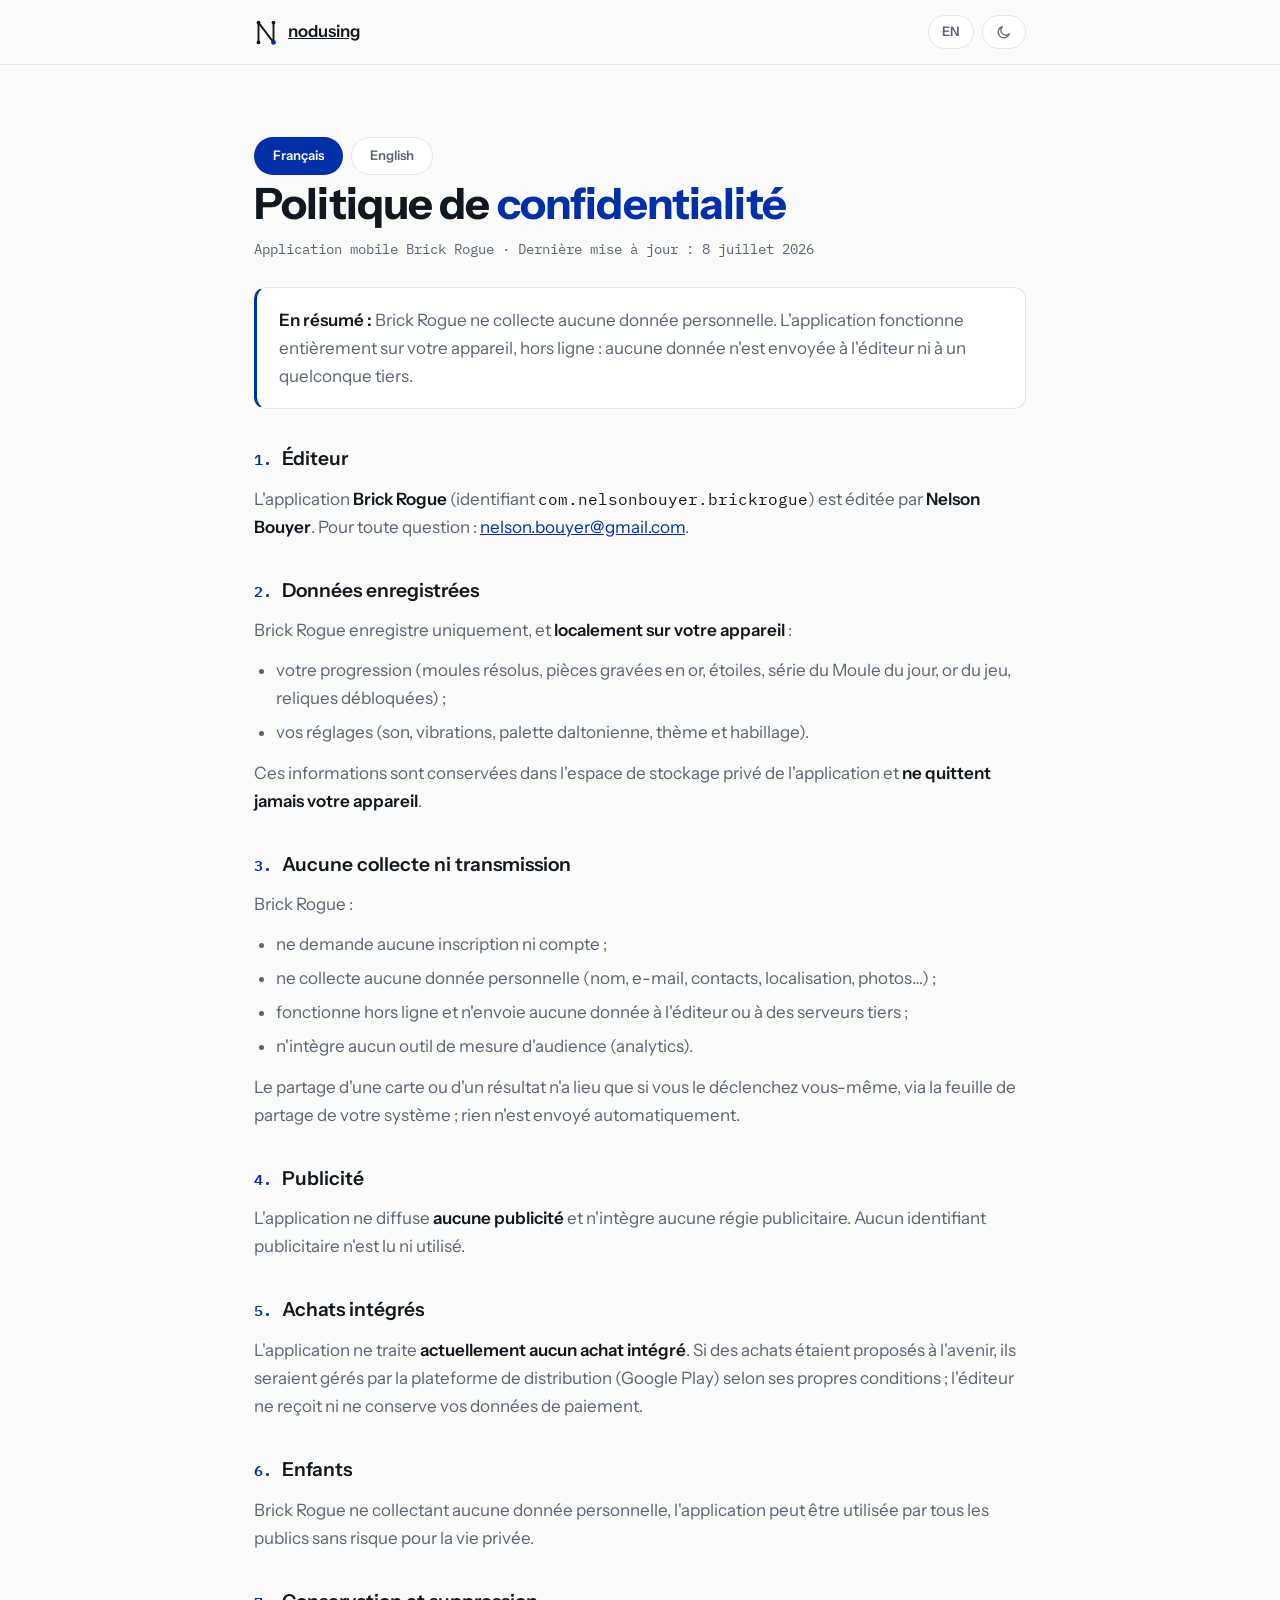
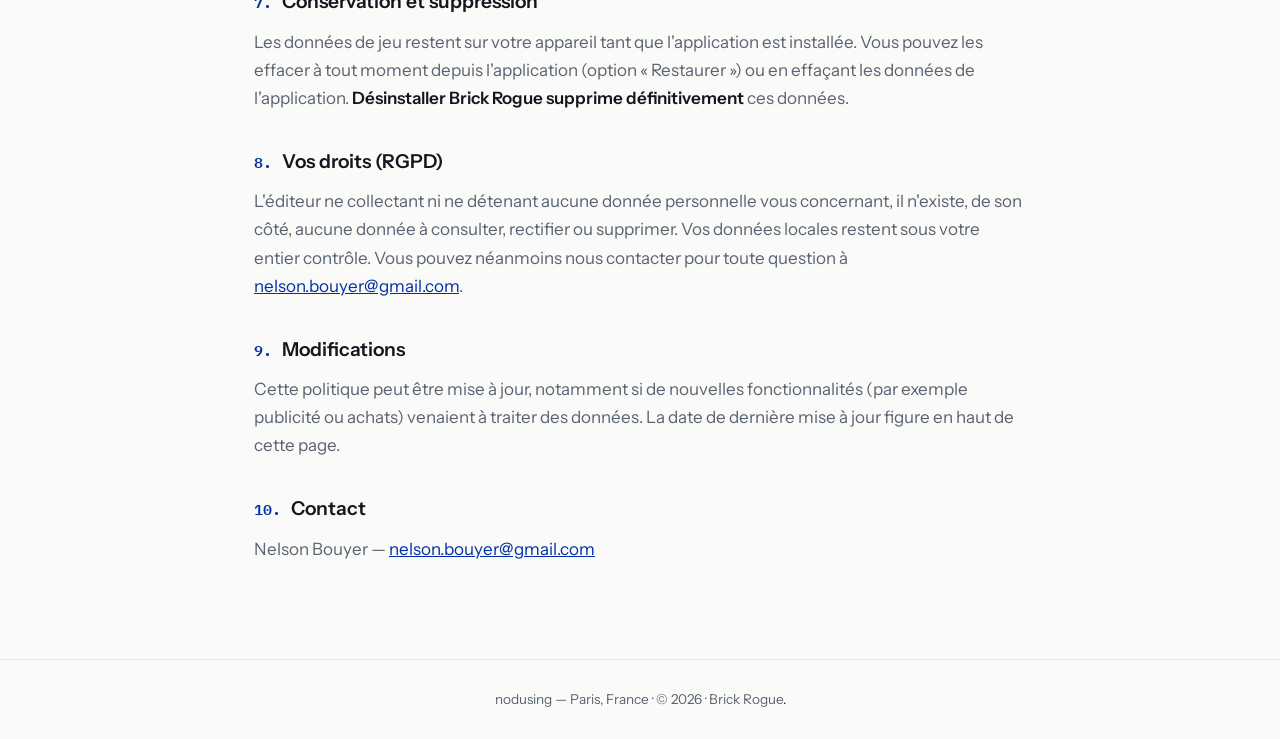
==== brickrogue-confidentialite.html @ 3a64431a "Ajoute la politique de confidentialite de Brick Rogue Page /brickrogue-confidentialite.html au style" ====
<!DOCTYPE html>
<html lang="fr" data-lang="fr" data-theme="light">
<head>
  <meta charset="UTF-8">
  <meta name="viewport" content="width=device-width, initial-scale=1.0">
  <title>Brick Rogue — Politique de confidentialité</title>
  <meta name="description" content="Politique de confidentialité de l'application mobile Brick Rogue.">
  <meta name="robots" content="index, follow">
  <link rel="icon" type="image/svg+xml" href="data:image/svg+xml,%3Csvg xmlns='http://www.w3.org/2000/svg' viewBox='0 0 64 64'%3E%3Crect width='64' height='64' rx='14' fill='%230B1220'/%3E%3Cpath d='M20 47 V17 L44 47 V17' fill='none' stroke='%23F5F7FA' stroke-width='5' stroke-linecap='round' stroke-linejoin='round'/%3E%3Ccircle cx='20' cy='17' r='4.5' fill='%23F5F7FA'/%3E%3Ccircle cx='20' cy='47' r='4.5' fill='%23F5F7FA'/%3E%3Ccircle cx='44' cy='17' r='4.5' fill='%23F5F7FA'/%3E%3Ccircle cx='44' cy='47' r='6' fill='%235B7CFF'/%3E%3C/svg%3E">
  <link rel="preconnect" href="https://fonts.googleapis.com">
  <link rel="preconnect" href="https://fonts.gstatic.com" crossorigin>
  <link href="https://fonts.googleapis.com/css2?family=Instrument+Sans:wght@400;500;600;700&family=IBM+Plex+Mono:wght@400;500&display=swap" rel="stylesheet">
  <script>try{document.documentElement.dataset.theme=localStorage.getItem('theme')||'light'}catch(e){}</script>
  <style>
    :root {
      --bg: #FAFAF8; --surface: #FFFFFF; --fg: #12161D; --grey: #5A6372;
      --accent: #002FA7; --accent-light: #5B7CFF; --hairline: #E3E6EB;
      --font-body: "Instrument Sans", "Helvetica Neue", system-ui, sans-serif;
      --font-mono: "IBM Plex Mono", ui-monospace, monospace;
    }
    [data-theme="dark"] {
      --bg: #0B1220; --surface: #12161D; --fg: #F5F7FA; --grey: #8E97A8;
      --accent: #5B7CFF; --accent-light: #8FA6FF; --hairline: rgba(245,247,250,0.1);
    }
    *, *::before, *::after { box-sizing: border-box; margin: 0; padding: 0; }
    html { scroll-behavior: smooth; }
    body {
      background: var(--bg); color: var(--fg); font-family: var(--font-body);
      font-size: 1.0625rem; line-height: 1.65; -webkit-font-smoothing: antialiased;
      transition: background-color .35s, color .35s;
    }
    .container { max-width: 820px; margin: 0 auto; padding: 0 24px; }

    header {
      position: sticky; top: 0; z-index: 100;
      background: var(--bg); border-bottom: 1px solid var(--hairline);
    }
    nav {
      display: flex; align-items: center; justify-content: space-between;
      height: 64px; max-width: 820px; margin: 0 auto; padding: 0 24px; gap: 16px;
    }
    .brand { display: flex; align-items: center; gap: 10px; color: var(--fg);
             font-weight: 600; font-size: 1.05rem; }
    .brand svg { width: 24px; height: 29px; }
    .brand .mono-stroke { stroke: var(--fg); }
    .brand .mono-node { fill: var(--fg); }
    .brand .mono-accent { fill: var(--accent); }
    .controls { display: flex; align-items: center; gap: 8px; }
    .ctrl-btn {
      font: inherit; font-size: .82rem; font-weight: 600; color: var(--grey);
      background: var(--surface); border: 1px solid var(--hairline);
      border-radius: 999px; height: 34px; min-width: 40px; padding: 0 13px;
      display: inline-flex; align-items: center; justify-content: center; gap: 6px;
      cursor: pointer; transition: color .2s, border-color .2s;
    }
    .ctrl-btn:hover { color: var(--fg); border-color: var(--accent); }
    .ctrl-btn svg { width: 16px; height: 16px; }
    [data-theme="dark"] .icon-moon { display: none; }
    [data-theme="light"] .icon-sun { display: none; }

    main { padding: 52px 0 40px; }
    h1 { font-size: clamp(2rem, 5vw, 2.7rem); font-weight: 700; line-height: 1.15;
         letter-spacing: -.02em; }
    h1 .accent { color: var(--accent); }
    .meta { color: var(--grey); font-size: .85rem; margin-top: 10px;
            font-family: var(--font-mono); }
    .lead {
      background: var(--surface); border: 1px solid var(--hairline);
      border-left: 3px solid var(--accent); border-radius: 12px;
      padding: 18px 22px; margin: 26px 0 8px;
    }
    .lead strong { color: var(--fg); }
    h2 { font-size: 1.2rem; font-weight: 600; margin: 34px 0 10px; }
    h2 .num { color: var(--accent); font-family: var(--font-mono);
              margin-right: 10px; font-size: .95rem; }
    p { color: var(--grey); margin-bottom: 12px; }
    p strong { color: var(--fg); font-weight: 600; }
    em { color: var(--fg); font-style: normal; font-family: var(--font-mono);
         font-size: .95em; }
    a { color: var(--accent); }
    a:hover { text-decoration: underline; }
    ul { color: var(--grey); margin: 0 0 12px 22px; }
    li { margin-bottom: 6px; }

    .lang-toggle { display: flex; gap: 8px; margin: 20px 0 4px; }
    .lang-toggle button {
      font: inherit; font-size: .82rem; font-weight: 600; color: var(--grey);
      background: var(--surface); border: 1px solid var(--hairline);
      border-radius: 999px; padding: 7px 18px; cursor: pointer; transition: all .15s;
    }
    .lang-toggle button:hover { color: var(--fg); }
    .lang-toggle button.active { color: #fff; background: var(--accent);
                                 border-color: transparent; }
    html[data-lang="fr"] [lang="en"] { display: none; }
    html[data-lang="en"] [lang="fr"] { display: none; }

    footer { padding: 28px 0; text-align: center; color: var(--grey);
             font-size: .85rem; border-top: 1px solid var(--hairline); margin-top: 44px; }
    footer .pt { color: var(--accent); }
    @media (max-width: 520px) { .brand span { display: none; } }
  </style>
</head>
<body>

  <header>
    <nav>
      <a href="index.html" class="brand" aria-label="nodusing — Accueil">
        <svg viewBox="0 0 140 170" aria-hidden="true">
          <path class="mono-stroke" d="M26 143 V27 L114 143 V27" fill="none"
                stroke-width="11" stroke-linecap="round" stroke-linejoin="round"/>
          <circle class="mono-node" cx="26" cy="143" r="11"/>
          <circle class="mono-node" cx="26" cy="27" r="11"/>
          <circle class="mono-accent" cx="114" cy="143" r="14"/>
          <circle class="mono-node" cx="114" cy="27" r="11"/>
        </svg>
        <span>nodusing</span>
      </a>
      <div class="controls">
        <button id="langToggle" class="ctrl-btn" type="button" aria-label="Switch to English">EN</button>
        <button id="themeToggle" class="ctrl-btn" type="button" aria-label="Basculer le thème">
          <svg class="icon-moon" viewBox="0 0 24 24" fill="none" stroke="currentColor" stroke-width="1.8" stroke-linecap="round" stroke-linejoin="round" aria-hidden="true"><path d="M20 14.5 A8.5 8.5 0 1 1 9.5 4 A7 7 0 0 0 20 14.5 Z"/></svg>
          <svg class="icon-sun" viewBox="0 0 24 24" fill="none" stroke="currentColor" stroke-width="1.8" stroke-linecap="round" aria-hidden="true"><circle cx="12" cy="12" r="4"/><path d="M12 2v2M12 20v2M4.9 4.9l1.4 1.4M17.7 17.7l1.4 1.4M2 12h2M20 12h2M4.9 19.1l1.4-1.4M17.7 6.3l1.4-1.4"/></svg>
        </button>
      </div>
    </nav>
  </header>

  <main>
    <div class="container">

      <div class="lang-toggle" role="group" aria-label="Langue / Language">
        <button type="button" data-lang="fr" class="active">Français</button>
        <button type="button" data-lang="en">English</button>
      </div>

      <!-- ============ FRANÇAIS ============ -->
      <div lang="fr">
        <h1>Politique de <span class="accent">confidentialité</span></h1>
        <p class="meta">Application mobile Brick Rogue · Dernière mise à jour : 8 juillet 2026</p>

        <p class="lead">
          <strong>En résumé :</strong> Brick Rogue ne collecte aucune donnée personnelle.
          L'application fonctionne entièrement sur votre appareil, hors ligne : aucune
          donnée n'est envoyée à l'éditeur ni à un quelconque tiers.
        </p>

        <h2><span class="num">1.</span>Éditeur</h2>
        <p>
          L'application <strong>Brick Rogue</strong> (identifiant
          <em>com.nelsonbouyer.brickrogue</em>) est éditée par <strong>Nelson Bouyer</strong>.
          Pour toute question : <a href="mailto:nelson.bouyer@gmail.com">nelson.bouyer@gmail.com</a>.
        </p>

        <h2><span class="num">2.</span>Données enregistrées</h2>
        <p>Brick Rogue enregistre uniquement, et <strong>localement sur votre appareil</strong> :</p>
        <ul>
          <li>votre progression (moules résolus, pièces gravées en or, étoiles, série
            du Moule du jour, or du jeu, reliques débloquées) ;</li>
          <li>vos réglages (son, vibrations, palette daltonienne, thème et habillage).</li>
        </ul>
        <p>
          Ces informations sont conservées dans l'espace de stockage privé de
          l'application et <strong>ne quittent jamais votre appareil</strong>.
        </p>

        <h2><span class="num">3.</span>Aucune collecte ni transmission</h2>
        <p>Brick Rogue :</p>
        <ul>
          <li>ne demande aucune inscription ni compte ;</li>
          <li>ne collecte aucune donnée personnelle (nom, e-mail, contacts, localisation, photos…) ;</li>
          <li>fonctionne hors ligne et n'envoie aucune donnée à l'éditeur ou à des serveurs tiers ;</li>
          <li>n'intègre aucun outil de mesure d'audience (analytics).</li>
        </ul>
        <p>
          Le partage d'une carte ou d'un résultat n'a lieu que si vous le déclenchez
          vous-même, via la feuille de partage de votre système ; rien n'est envoyé
          automatiquement.
        </p>

        <h2><span class="num">4.</span>Publicité</h2>
        <p>
          L'application ne diffuse <strong>aucune publicité</strong> et n'intègre aucune
          régie publicitaire. Aucun identifiant publicitaire n'est lu ni utilisé.
        </p>

        <h2><span class="num">5.</span>Achats intégrés</h2>
        <p>
          L'application ne traite <strong>actuellement aucun achat intégré</strong>. Si des
          achats étaient proposés à l'avenir, ils seraient gérés par la plateforme de
          distribution (Google Play) selon ses propres conditions ; l'éditeur ne reçoit
          ni ne conserve vos données de paiement.
        </p>

        <h2><span class="num">6.</span>Enfants</h2>
        <p>
          Brick Rogue ne collectant aucune donnée personnelle, l'application peut être
          utilisée par tous les publics sans risque pour la vie privée.
        </p>

        <h2><span class="num">7.</span>Conservation et suppression</h2>
        <p>
          Les données de jeu restent sur votre appareil tant que l'application est installée.
          Vous pouvez les effacer à tout moment depuis l'application (option « Restaurer »)
          ou en effaçant les données de l'application. <strong>Désinstaller Brick Rogue
          supprime définitivement</strong> ces données.
        </p>

        <h2><span class="num">8.</span>Vos droits (RGPD)</h2>
        <p>
          L'éditeur ne collectant ni ne détenant aucune donnée personnelle vous concernant,
          il n'existe, de son côté, aucune donnée à consulter, rectifier ou supprimer. Vos
          données locales restent sous votre entier contrôle. Vous pouvez néanmoins nous
          contacter pour toute question à
          <a href="mailto:nelson.bouyer@gmail.com">nelson.bouyer@gmail.com</a>.
        </p>

        <h2><span class="num">9.</span>Modifications</h2>
        <p>
          Cette politique peut être mise à jour, notamment si de nouvelles fonctionnalités
          (par exemple publicité ou achats) venaient à traiter des données. La date de
          dernière mise à jour figure en haut de cette page.
        </p>

        <h2><span class="num">10.</span>Contact</h2>
        <p>Nelson Bouyer — <a href="mailto:nelson.bouyer@gmail.com">nelson.bouyer@gmail.com</a></p>
      </div>

      <!-- ============ ENGLISH ============ -->
      <div lang="en">
        <h1>Privacy <span class="accent">Policy</span></h1>
        <p class="meta">Brick Rogue mobile app · Last updated: July 8, 2026</p>

        <p class="lead">
          <strong>In short:</strong> Brick Rogue collects no personal data. The app runs
          entirely on your device, offline: no data is sent to the developer or to any
          third party.
        </p>

        <h2><span class="num">1.</span>Publisher</h2>
        <p>
          The <strong>Brick Rogue</strong> app (identifier <em>com.nelsonbouyer.brickrogue</em>)
          is published by <strong>Nelson Bouyer</strong>. Questions:
          <a href="mailto:nelson.bouyer@gmail.com">nelson.bouyer@gmail.com</a>.
        </p>

        <h2><span class="num">2.</span>Data stored</h2>
        <p>Brick Rogue stores only, and <strong>locally on your device</strong>:</p>
        <ul>
          <li>your progress (solved moulds, gold-engraved pieces, stars, Daily Mould
            streak, in-game gold, unlocked relics);</li>
          <li>your settings (sound, haptics, colour-blind palette, theme and skin).</li>
        </ul>
        <p>
          This information is kept in the app's private storage and
          <strong>never leaves your device</strong>.
        </p>

        <h2><span class="num">3.</span>No collection or transmission</h2>
        <p>Brick Rogue:</p>
        <ul>
          <li>requires no sign-up or account;</li>
          <li>collects no personal data (name, e-mail, contacts, location, photos…);</li>
          <li>runs offline and sends no data to the developer or third-party servers;</li>
          <li>includes no analytics or usage-tracking tools.</li>
        </ul>
        <p>
          A card or result is shared only when you trigger it yourself, through your
          operating system's share sheet; nothing is sent automatically.
        </p>

        <h2><span class="num">4.</span>Advertising</h2>
        <p>
          The app shows <strong>no advertising</strong> and includes no ad network. No
          advertising identifier is read or used.
        </p>

        <h2><span class="num">5.</span>In-app purchases</h2>
        <p>
          The app <strong>currently processes no in-app purchases</strong>. Should purchases
          be offered in the future, they would be handled by the distribution platform
          (Google Play) under its own terms; the developer neither receives nor stores your
          payment data.
        </p>

        <h2><span class="num">6.</span>Children</h2>
        <p>
          Because Brick Rogue collects no personal data, the app can be used by all
          audiences with no privacy risk.
        </p>

        <h2><span class="num">7.</span>Retention and deletion</h2>
        <p>
          Game data stays on your device for as long as the app is installed. You can erase
          it anytime from within the app (the “Restore” option) or by clearing the app's
          data. <strong>Uninstalling Brick Rogue permanently deletes</strong> this data.
        </p>

        <h2><span class="num">8.</span>Your rights (GDPR)</h2>
        <p>
          Since the developer collects and holds no personal data about you, there is no data
          on its side to access, correct or delete. Your local data remains entirely under
          your control. You may still contact us with any question at
          <a href="mailto:nelson.bouyer@gmail.com">nelson.bouyer@gmail.com</a>.
        </p>

        <h2><span class="num">9.</span>Changes</h2>
        <p>
          This policy may be updated, in particular if new features (such as advertising or
          purchases) begin to process data. The last-updated date appears at the top of this
          page.
        </p>

        <h2><span class="num">10.</span>Contact</h2>
        <p>Nelson Bouyer — <a href="mailto:nelson.bouyer@gmail.com">nelson.bouyer@gmail.com</a></p>
      </div>

    </div>
  </main>

  <footer>
    <div class="container">nodusing — Paris, France · © <span id="year">2026</span> · Brick Rogue<span class="pt">.</span></div>
  </footer>

  <script>
    (function () {
      var root = document.documentElement;
      // Bascule de langue (sans JS : les deux langues restent visibles).
      function setLang(lang) {
        root.setAttribute('data-lang', lang);
        root.lang = lang;
        document.querySelectorAll('.lang-toggle button').forEach(function (b) {
          b.classList.toggle('active', b.getAttribute('data-lang') === lang);
        });
        var lt = document.getElementById('langToggle');
        lt.textContent = lang === 'fr' ? 'EN' : 'FR';
        lt.setAttribute('aria-label', lang === 'fr' ? 'Switch to English' : 'Passer en français');
      }
      document.querySelectorAll('.lang-toggle button').forEach(function (btn) {
        btn.addEventListener('click', function () { setLang(btn.getAttribute('data-lang')); });
      });
      document.getElementById('langToggle').addEventListener('click', function () {
        setLang(root.getAttribute('data-lang') === 'fr' ? 'en' : 'fr');
      });
      // Bascule de thème (persistée, cohérente avec le reste du site).
      document.getElementById('themeToggle').addEventListener('click', function () {
        var next = root.getAttribute('data-theme') === 'dark' ? 'light' : 'dark';
        root.setAttribute('data-theme', next);
        try { localStorage.setItem('theme', next); } catch (e) {}
      });
    })();
  </script>
  <noscript>
    <style>[lang="fr"], [lang="en"] { display: block !important; } .lang-toggle { display: none; }</style>
  </noscript>

</body>
</html>
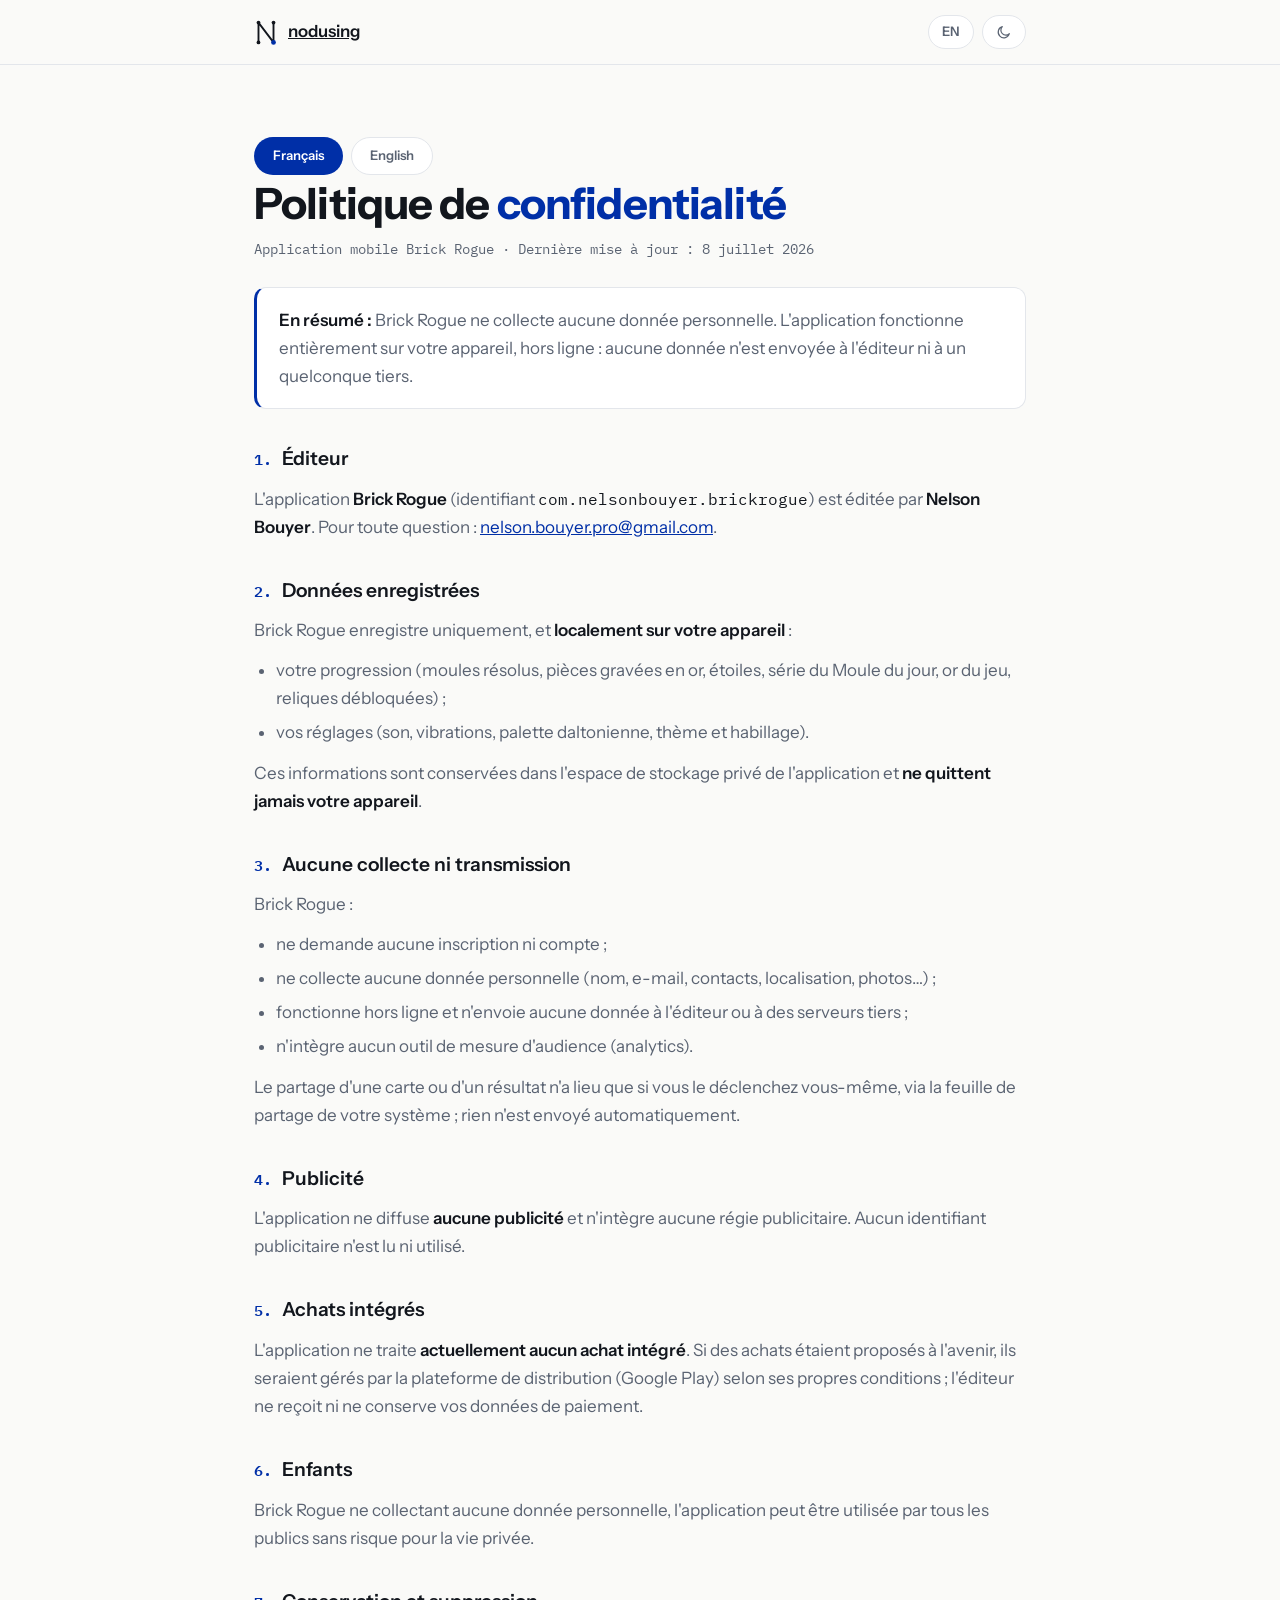
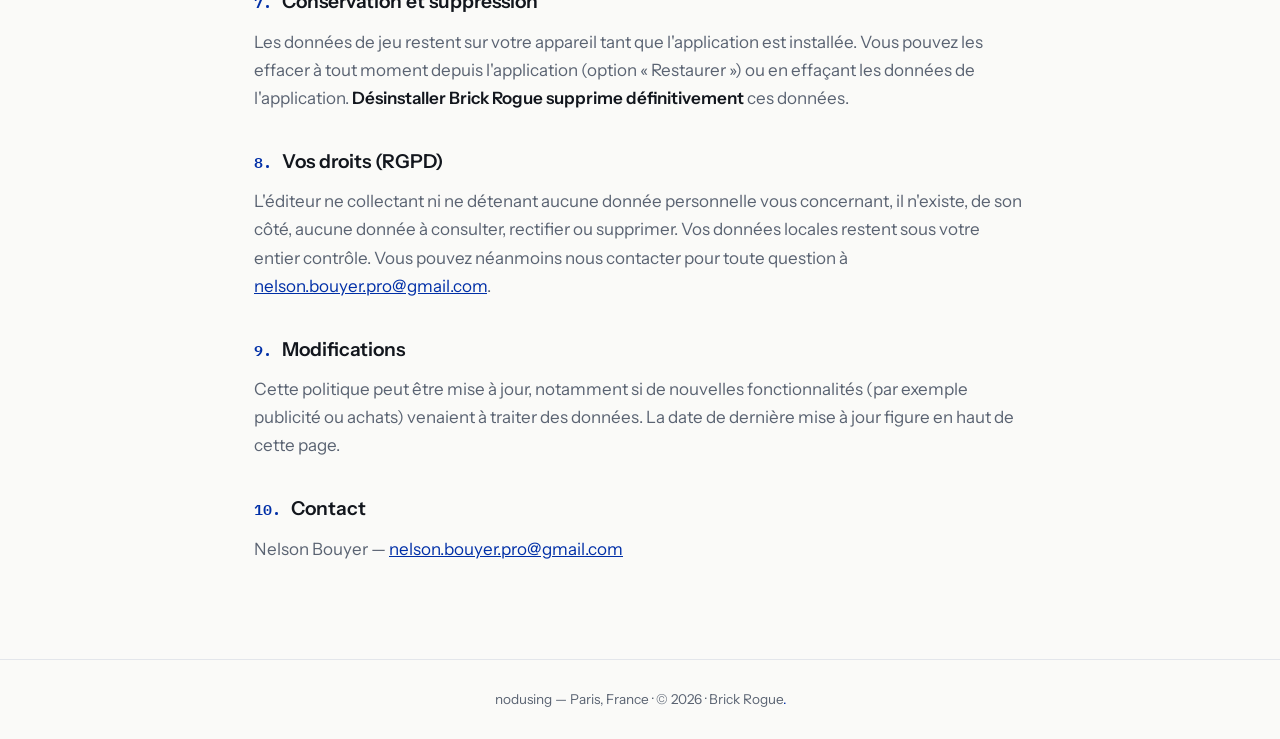
==== commit 9e9bc223: "Brick Rogue : email de contact -> nelson.bouyer.pro@gmail.com Co-Authored-By: Claude Opus 4.8 <norep" ====
--- a/brickrogue-confidentialite.html
+++ b/brickrogue-confidentialite.html
@@ -148,7 +148,7 @@
         <p>
           L'application <strong>Brick Rogue</strong> (identifiant
           <em>com.nelsonbouyer.brickrogue</em>) est éditée par <strong>Nelson Bouyer</strong>.
-          Pour toute question : <a href="mailto:nelson.bouyer@gmail.com">nelson.bouyer@gmail.com</a>.
+          Pour toute question : <a href="mailto:nelson.bouyer.pro@gmail.com">nelson.bouyer.pro@gmail.com</a>.
         </p>
 
         <h2><span class="num">2.</span>Données enregistrées</h2>
@@ -211,7 +211,7 @@
           il n'existe, de son côté, aucune donnée à consulter, rectifier ou supprimer. Vos
           données locales restent sous votre entier contrôle. Vous pouvez néanmoins nous
           contacter pour toute question à
-          <a href="mailto:nelson.bouyer@gmail.com">nelson.bouyer@gmail.com</a>.
+          <a href="mailto:nelson.bouyer.pro@gmail.com">nelson.bouyer.pro@gmail.com</a>.
         </p>
 
         <h2><span class="num">9.</span>Modifications</h2>
@@ -222,7 +222,7 @@
         </p>
 
         <h2><span class="num">10.</span>Contact</h2>
-        <p>Nelson Bouyer — <a href="mailto:nelson.bouyer@gmail.com">nelson.bouyer@gmail.com</a></p>
+        <p>Nelson Bouyer — <a href="mailto:nelson.bouyer.pro@gmail.com">nelson.bouyer.pro@gmail.com</a></p>
       </div>
 
       <!-- ============ ENGLISH ============ -->
@@ -240,7 +240,7 @@
         <p>
           The <strong>Brick Rogue</strong> app (identifier <em>com.nelsonbouyer.brickrogue</em>)
           is published by <strong>Nelson Bouyer</strong>. Questions:
-          <a href="mailto:nelson.bouyer@gmail.com">nelson.bouyer@gmail.com</a>.
+          <a href="mailto:nelson.bouyer.pro@gmail.com">nelson.bouyer.pro@gmail.com</a>.
         </p>
 
         <h2><span class="num">2.</span>Data stored</h2>
@@ -300,7 +300,7 @@
           Since the developer collects and holds no personal data about you, there is no data
           on its side to access, correct or delete. Your local data remains entirely under
           your control. You may still contact us with any question at
-          <a href="mailto:nelson.bouyer@gmail.com">nelson.bouyer@gmail.com</a>.
+          <a href="mailto:nelson.bouyer.pro@gmail.com">nelson.bouyer.pro@gmail.com</a>.
         </p>
 
         <h2><span class="num">9.</span>Changes</h2>
@@ -311,7 +311,7 @@
         </p>
 
         <h2><span class="num">10.</span>Contact</h2>
-        <p>Nelson Bouyer — <a href="mailto:nelson.bouyer@gmail.com">nelson.bouyer@gmail.com</a></p>
+        <p>Nelson Bouyer — <a href="mailto:nelson.bouyer.pro@gmail.com">nelson.bouyer.pro@gmail.com</a></p>
       </div>
 
     </div>
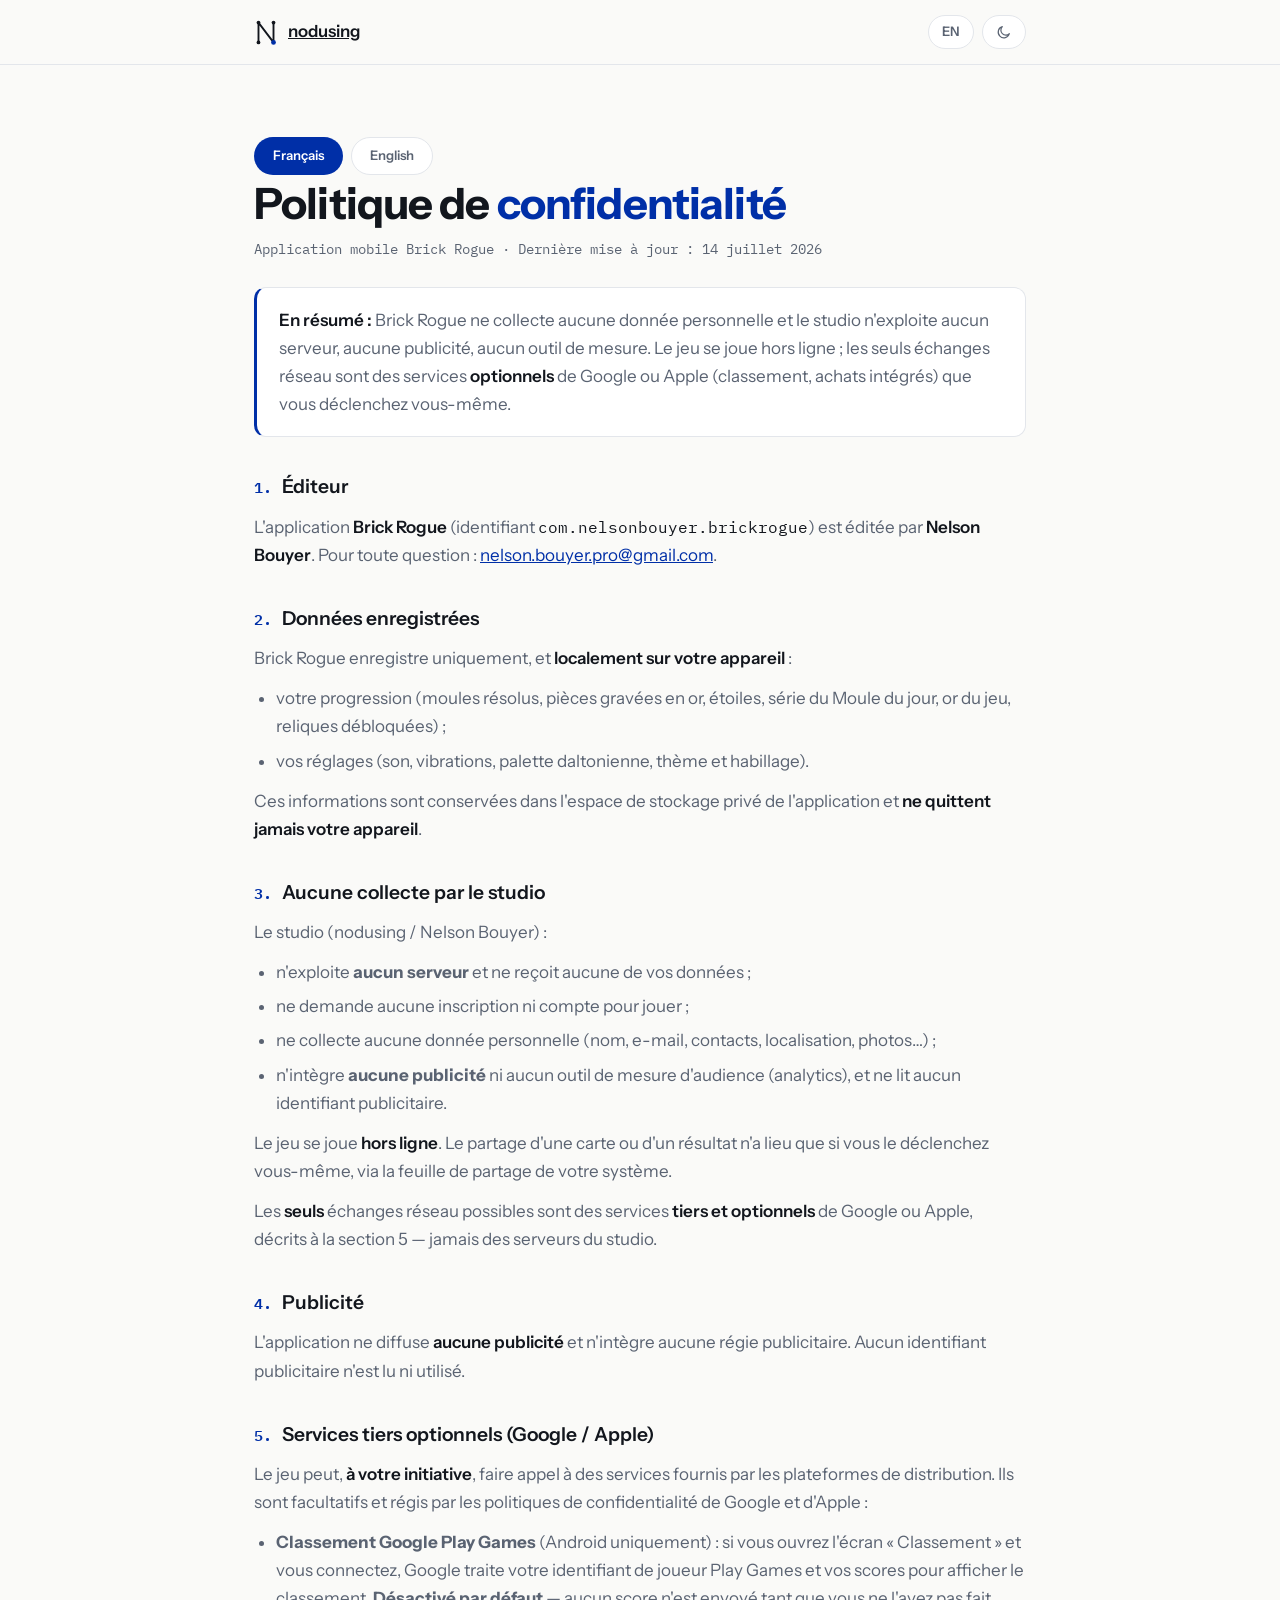
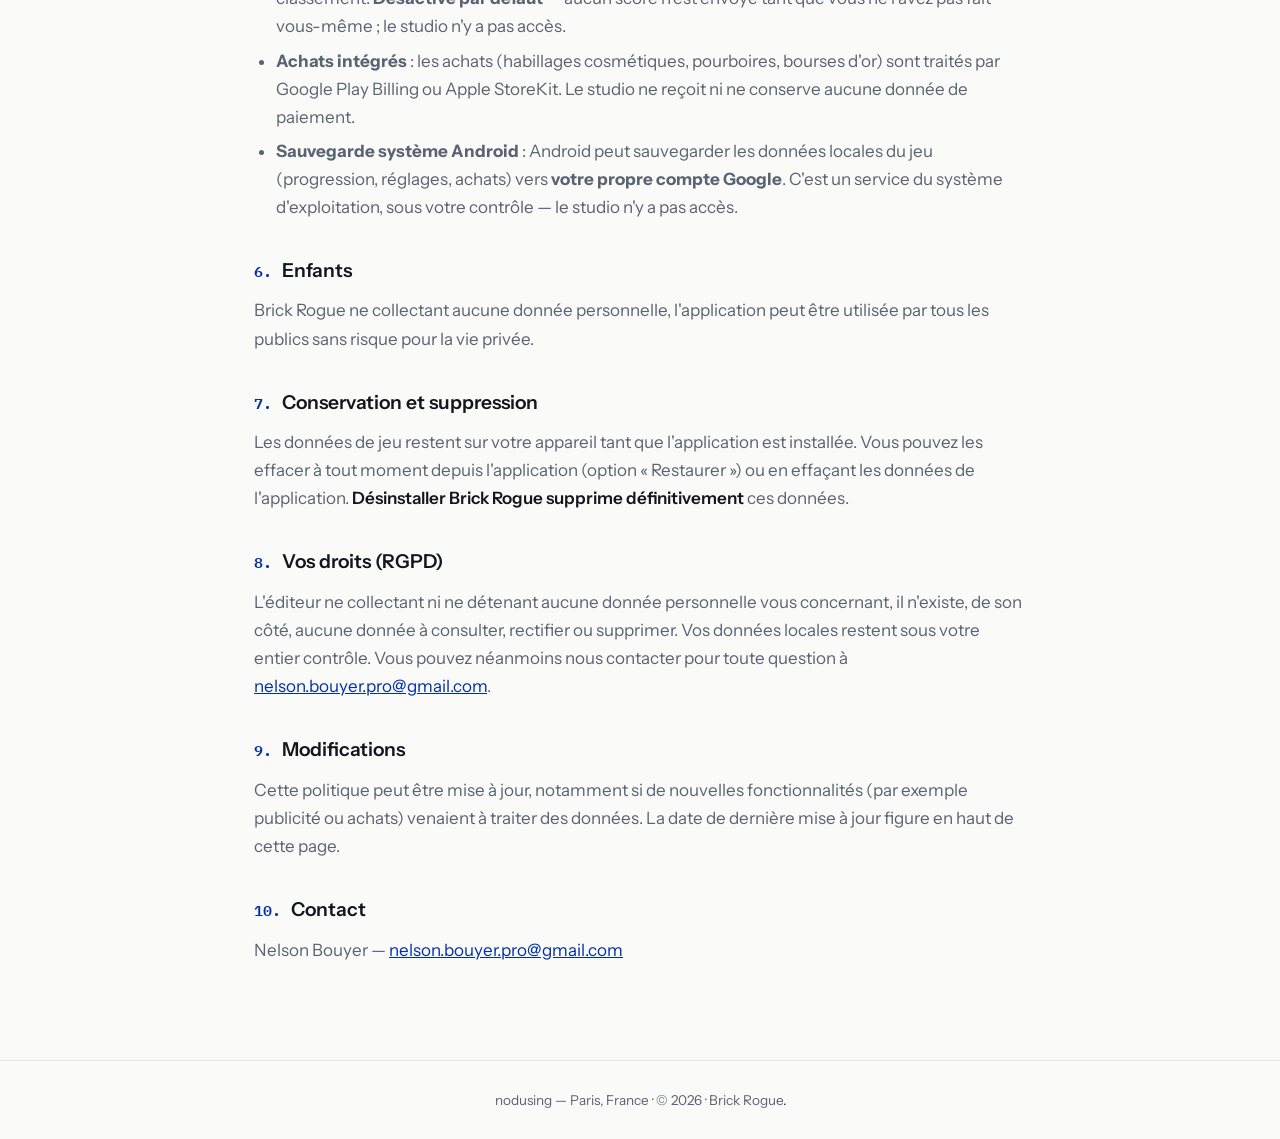
==== commit 6ffa2069: "Politique Brick Rogue : divulgue les services tiers optionnels (Play Games, IAP, backup) Retire les " ====
--- a/brickrogue-confidentialite.html
+++ b/brickrogue-confidentialite.html
@@ -136,12 +136,14 @@
       <!-- ============ FRANÇAIS ============ -->
       <div lang="fr">
         <h1>Politique de <span class="accent">confidentialité</span></h1>
-        <p class="meta">Application mobile Brick Rogue · Dernière mise à jour : 8 juillet 2026</p>
+        <p class="meta">Application mobile Brick Rogue · Dernière mise à jour : 14 juillet 2026</p>
 
         <p class="lead">
-          <strong>En résumé :</strong> Brick Rogue ne collecte aucune donnée personnelle.
-          L'application fonctionne entièrement sur votre appareil, hors ligne : aucune
-          donnée n'est envoyée à l'éditeur ni à un quelconque tiers.
+          <strong>En résumé :</strong> Brick Rogue ne collecte aucune donnée personnelle et
+          le studio n'exploite aucun serveur, aucune publicité, aucun outil de mesure. Le
+          jeu se joue hors ligne ; les seuls échanges réseau sont des services
+          <strong>optionnels</strong> de Google ou Apple (classement, achats intégrés) que
+          vous déclenchez vous-même.
         </p>
 
         <h2><span class="num">1.</span>Éditeur</h2>
@@ -163,18 +165,23 @@
           l'application et <strong>ne quittent jamais votre appareil</strong>.
         </p>
 
-        <h2><span class="num">3.</span>Aucune collecte ni transmission</h2>
-        <p>Brick Rogue :</p>
-        <ul>
-          <li>ne demande aucune inscription ni compte ;</li>
+        <h2><span class="num">3.</span>Aucune collecte par le studio</h2>
+        <p>Le studio (nodusing / Nelson Bouyer) :</p>
+        <ul>
+          <li>n'exploite <strong>aucun serveur</strong> et ne reçoit aucune de vos données ;</li>
+          <li>ne demande aucune inscription ni compte pour jouer ;</li>
           <li>ne collecte aucune donnée personnelle (nom, e-mail, contacts, localisation, photos…) ;</li>
-          <li>fonctionne hors ligne et n'envoie aucune donnée à l'éditeur ou à des serveurs tiers ;</li>
-          <li>n'intègre aucun outil de mesure d'audience (analytics).</li>
-        </ul>
-        <p>
-          Le partage d'une carte ou d'un résultat n'a lieu que si vous le déclenchez
-          vous-même, via la feuille de partage de votre système ; rien n'est envoyé
-          automatiquement.
+          <li>n'intègre <strong>aucune publicité</strong> ni aucun outil de mesure d'audience (analytics), et ne lit aucun identifiant publicitaire.</li>
+        </ul>
+        <p>
+          Le jeu se joue <strong>hors ligne</strong>. Le partage d'une carte ou d'un
+          résultat n'a lieu que si vous le déclenchez vous-même, via la feuille de partage
+          de votre système.
+        </p>
+        <p>
+          Les <strong>seuls</strong> échanges réseau possibles sont des services
+          <strong>tiers et optionnels</strong> de Google ou Apple, décrits à la section 5 —
+          jamais des serveurs du studio.
         </p>
 
         <h2><span class="num">4.</span>Publicité</h2>
@@ -183,13 +190,26 @@
           régie publicitaire. Aucun identifiant publicitaire n'est lu ni utilisé.
         </p>
 
-        <h2><span class="num">5.</span>Achats intégrés</h2>
-        <p>
-          L'application ne traite <strong>actuellement aucun achat intégré</strong>. Si des
-          achats étaient proposés à l'avenir, ils seraient gérés par la plateforme de
-          distribution (Google Play) selon ses propres conditions ; l'éditeur ne reçoit
-          ni ne conserve vos données de paiement.
-        </p>
+        <h2><span class="num">5.</span>Services tiers optionnels (Google / Apple)</h2>
+        <p>
+          Le jeu peut, <strong>à votre initiative</strong>, faire appel à des services
+          fournis par les plateformes de distribution. Ils sont facultatifs et régis par les
+          politiques de confidentialité de Google et d'Apple :
+        </p>
+        <ul>
+          <li><strong>Classement Google Play Games</strong> (Android uniquement) : si vous
+            ouvrez l'écran « Classement » et vous connectez, Google traite votre identifiant
+            de joueur Play Games et vos scores pour afficher le classement.
+            <strong>Désactivé par défaut</strong> — aucun score n'est envoyé tant que vous ne
+            l'avez pas fait vous-même ; le studio n'y a pas accès.</li>
+          <li><strong>Achats intégrés</strong> : les achats (habillages cosmétiques,
+            pourboires, bourses d'or) sont traités par Google Play Billing ou Apple StoreKit.
+            Le studio ne reçoit ni ne conserve aucune donnée de paiement.</li>
+          <li><strong>Sauvegarde système Android</strong> : Android peut sauvegarder les
+            données locales du jeu (progression, réglages, achats) vers <strong>votre propre
+            compte Google</strong>. C'est un service du système d'exploitation, sous votre
+            contrôle — le studio n'y a pas accès.</li>
+        </ul>
 
         <h2><span class="num">6.</span>Enfants</h2>
         <p>
@@ -228,12 +248,13 @@
       <!-- ============ ENGLISH ============ -->
       <div lang="en">
         <h1>Privacy <span class="accent">Policy</span></h1>
-        <p class="meta">Brick Rogue mobile app · Last updated: July 8, 2026</p>
+        <p class="meta">Brick Rogue mobile app · Last updated: July 14, 2026</p>
 
         <p class="lead">
-          <strong>In short:</strong> Brick Rogue collects no personal data. The app runs
-          entirely on your device, offline: no data is sent to the developer or to any
-          third party.
+          <strong>In short:</strong> Brick Rogue collects no personal data, and the studio
+          runs no servers, no advertising and no analytics. The game plays offline; the only
+          network activity comes from <strong>optional</strong> Google or Apple services
+          (leaderboard, in-app purchases) that you trigger yourself.
         </p>
 
         <h2><span class="num">1.</span>Publisher</h2>
@@ -255,17 +276,22 @@
           <strong>never leaves your device</strong>.
         </p>
 
-        <h2><span class="num">3.</span>No collection or transmission</h2>
-        <p>Brick Rogue:</p>
-        <ul>
-          <li>requires no sign-up or account;</li>
+        <h2><span class="num">3.</span>No collection by the studio</h2>
+        <p>The studio (nodusing / Nelson Bouyer):</p>
+        <ul>
+          <li>runs <strong>no servers</strong> and receives none of your data;</li>
+          <li>requires no sign-up or account to play;</li>
           <li>collects no personal data (name, e-mail, contacts, location, photos…);</li>
-          <li>runs offline and sends no data to the developer or third-party servers;</li>
-          <li>includes no analytics or usage-tracking tools.</li>
-        </ul>
-        <p>
-          A card or result is shared only when you trigger it yourself, through your
-          operating system's share sheet; nothing is sent automatically.
+          <li>includes <strong>no advertising</strong> and no analytics or usage-tracking tools, and reads no advertising identifier.</li>
+        </ul>
+        <p>
+          The game plays <strong>offline</strong>. A card or result is shared only when you
+          trigger it yourself, through your operating system's share sheet.
+        </p>
+        <p>
+          The <strong>only</strong> possible network activity comes from <strong>optional
+          third-party</strong> services provided by Google or Apple, described in section 5 —
+          never from studio servers.
         </p>
 
         <h2><span class="num">4.</span>Advertising</h2>
@@ -274,13 +300,25 @@
           advertising identifier is read or used.
         </p>
 
-        <h2><span class="num">5.</span>In-app purchases</h2>
-        <p>
-          The app <strong>currently processes no in-app purchases</strong>. Should purchases
-          be offered in the future, they would be handled by the distribution platform
-          (Google Play) under its own terms; the developer neither receives nor stores your
-          payment data.
-        </p>
+        <h2><span class="num">5.</span>Optional third-party services (Google / Apple)</h2>
+        <p>
+          At <strong>your initiative</strong>, the game may use services provided by the
+          distribution platforms. They are optional and governed by Google's and Apple's own
+          privacy policies:
+        </p>
+        <ul>
+          <li><strong>Google Play Games leaderboard</strong> (Android only): if you open the
+            “Leaderboard” screen and sign in, Google processes your Play Games player ID and
+            your scores to show the leaderboard. <strong>Off by default</strong> — no score is
+            sent until you do so yourself; the studio has no access to it.</li>
+          <li><strong>In-app purchases</strong>: purchases (cosmetic skins, tips, gold
+            pouches) are handled by Google Play Billing or Apple StoreKit. The studio never
+            receives or stores any payment data.</li>
+          <li><strong>Android system backup</strong>: Android may back up the game's local
+            data (progress, settings, purchases) to <strong>your own Google account</strong>.
+            This is an operating-system service under your control — the studio has no access
+            to it.</li>
+        </ul>
 
         <h2><span class="num">6.</span>Children</h2>
         <p>
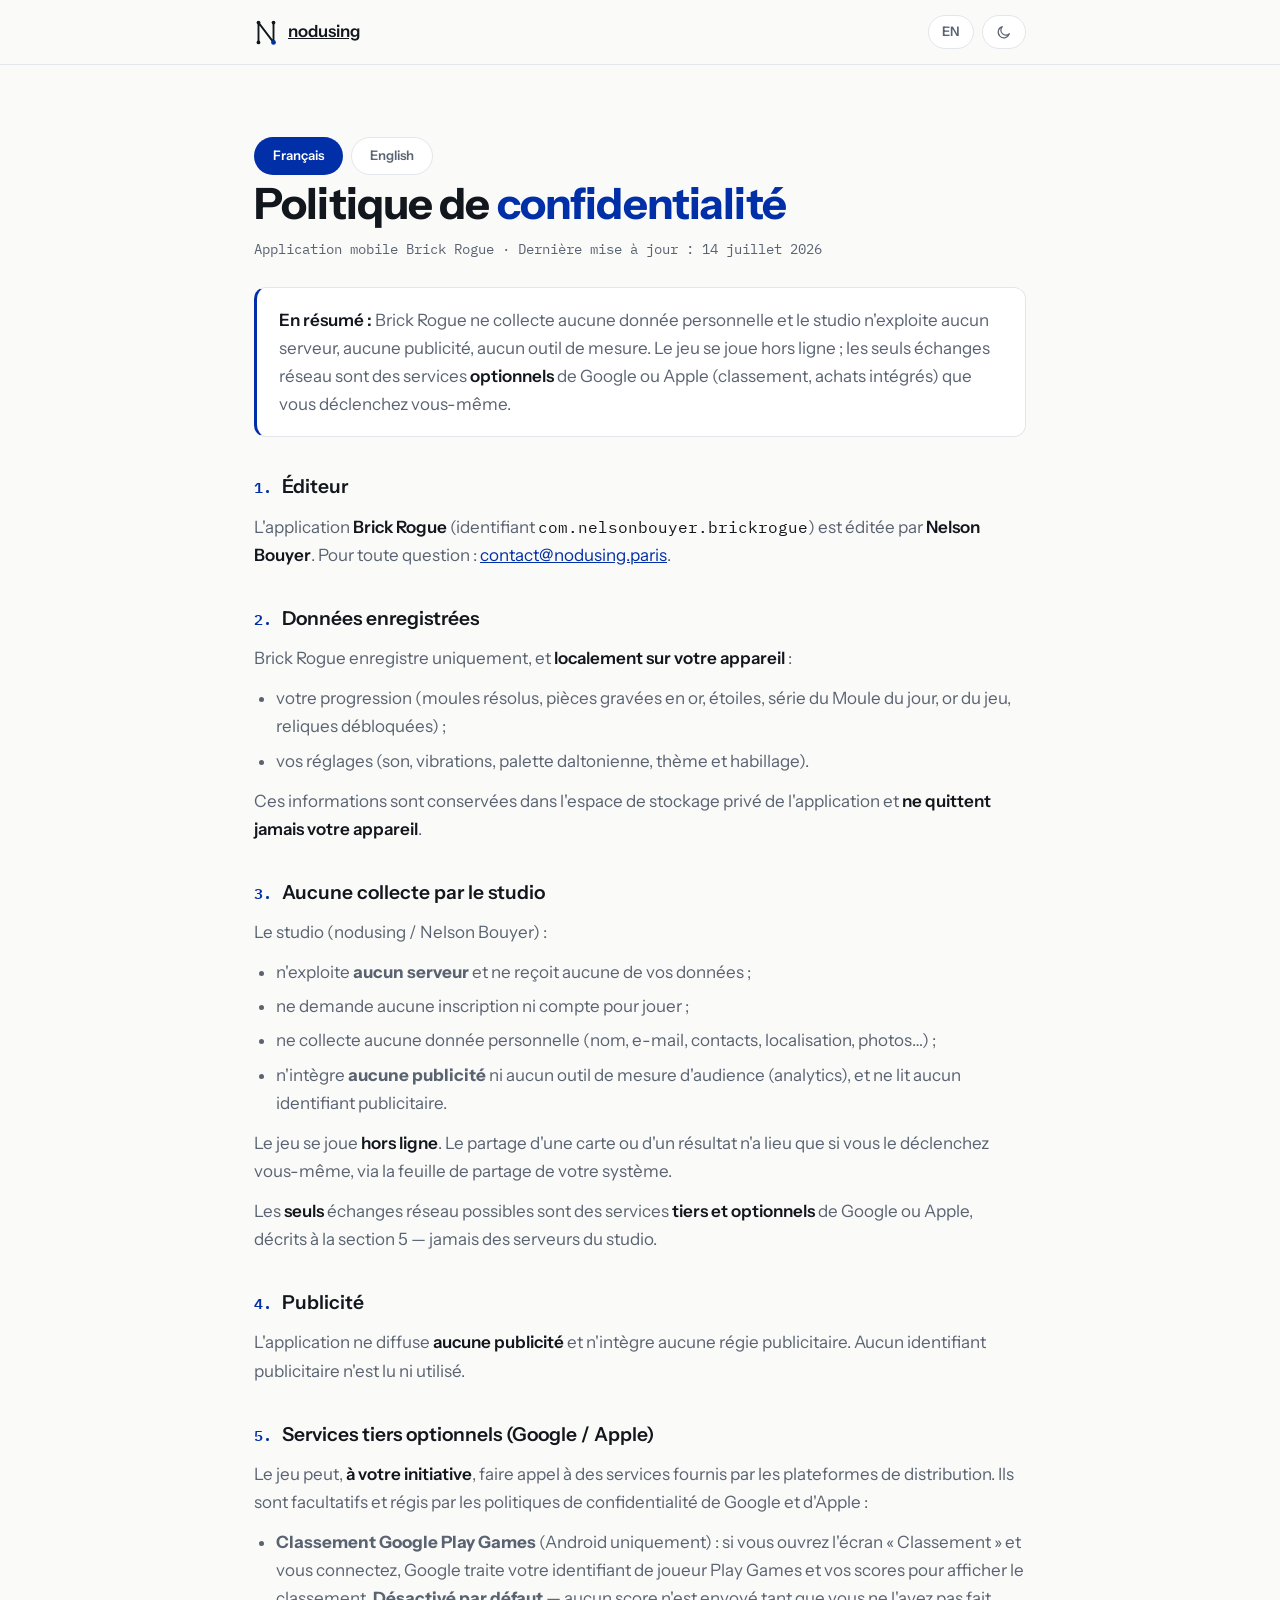
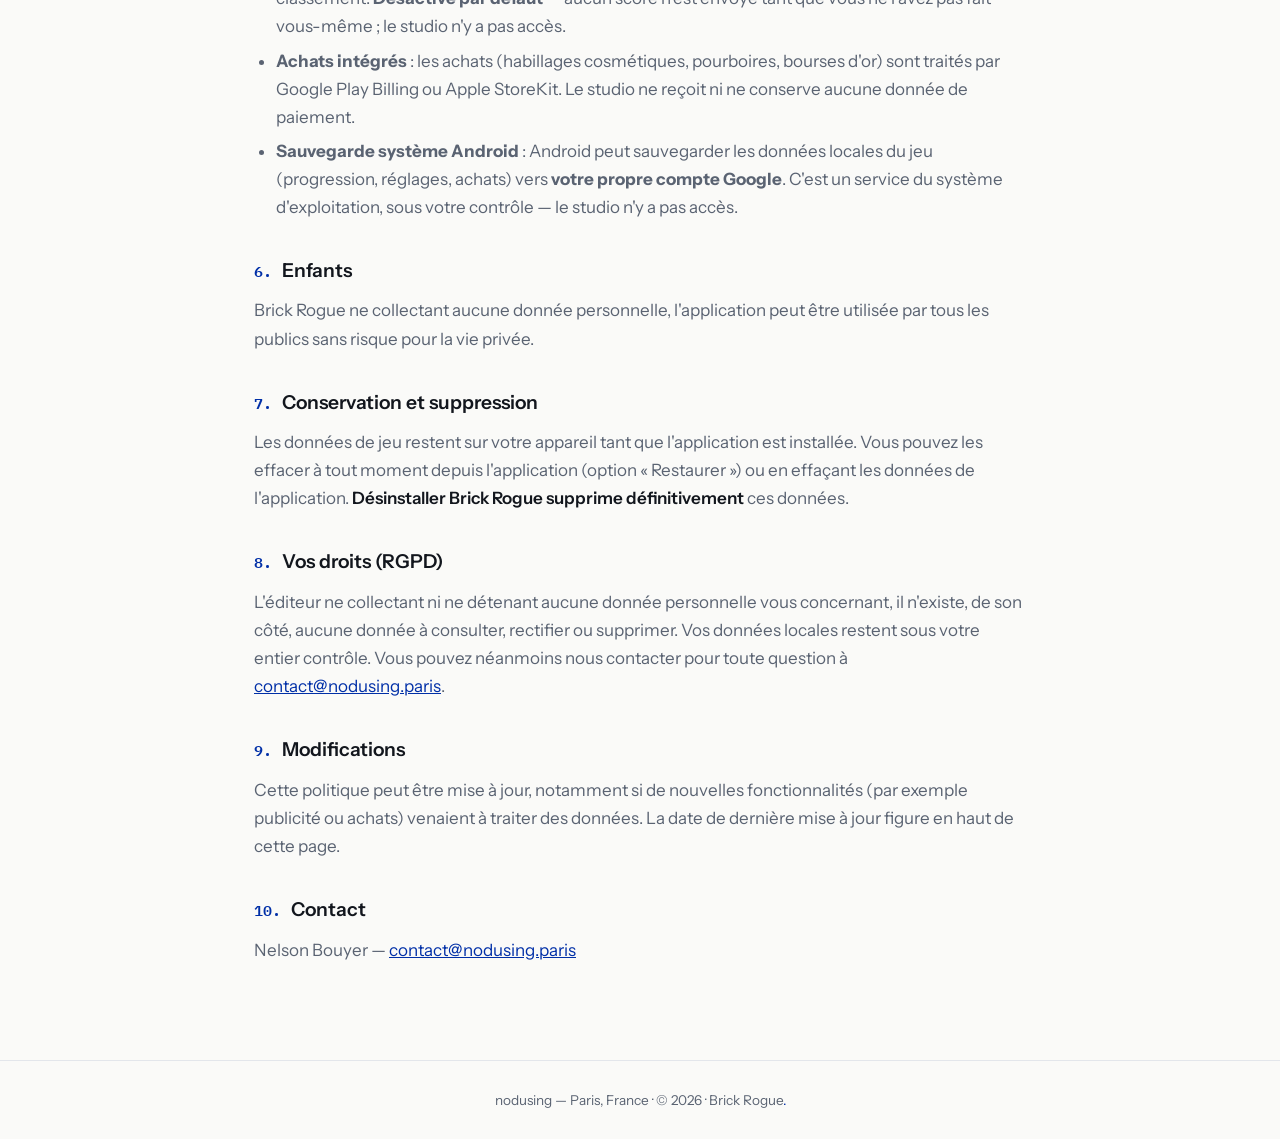
==== commit bb4119cd: "Contact : contact@nodusing.paris (email unifie avec l'app)" ====
--- a/brickrogue-confidentialite.html
+++ b/brickrogue-confidentialite.html
@@ -150,7 +150,7 @@
         <p>
           L'application <strong>Brick Rogue</strong> (identifiant
           <em>com.nelsonbouyer.brickrogue</em>) est éditée par <strong>Nelson Bouyer</strong>.
-          Pour toute question : <a href="mailto:nelson.bouyer.pro@gmail.com">nelson.bouyer.pro@gmail.com</a>.
+          Pour toute question : <a href="mailto:contact@nodusing.paris">contact@nodusing.paris</a>.
         </p>
 
         <h2><span class="num">2.</span>Données enregistrées</h2>
@@ -231,7 +231,7 @@
           il n'existe, de son côté, aucune donnée à consulter, rectifier ou supprimer. Vos
           données locales restent sous votre entier contrôle. Vous pouvez néanmoins nous
           contacter pour toute question à
-          <a href="mailto:nelson.bouyer.pro@gmail.com">nelson.bouyer.pro@gmail.com</a>.
+          <a href="mailto:contact@nodusing.paris">contact@nodusing.paris</a>.
         </p>
 
         <h2><span class="num">9.</span>Modifications</h2>
@@ -242,7 +242,7 @@
         </p>
 
         <h2><span class="num">10.</span>Contact</h2>
-        <p>Nelson Bouyer — <a href="mailto:nelson.bouyer.pro@gmail.com">nelson.bouyer.pro@gmail.com</a></p>
+        <p>Nelson Bouyer — <a href="mailto:contact@nodusing.paris">contact@nodusing.paris</a></p>
       </div>
 
       <!-- ============ ENGLISH ============ -->
@@ -261,7 +261,7 @@
         <p>
           The <strong>Brick Rogue</strong> app (identifier <em>com.nelsonbouyer.brickrogue</em>)
           is published by <strong>Nelson Bouyer</strong>. Questions:
-          <a href="mailto:nelson.bouyer.pro@gmail.com">nelson.bouyer.pro@gmail.com</a>.
+          <a href="mailto:contact@nodusing.paris">contact@nodusing.paris</a>.
         </p>
 
         <h2><span class="num">2.</span>Data stored</h2>
@@ -338,7 +338,7 @@
           Since the developer collects and holds no personal data about you, there is no data
           on its side to access, correct or delete. Your local data remains entirely under
           your control. You may still contact us with any question at
-          <a href="mailto:nelson.bouyer.pro@gmail.com">nelson.bouyer.pro@gmail.com</a>.
+          <a href="mailto:contact@nodusing.paris">contact@nodusing.paris</a>.
         </p>
 
         <h2><span class="num">9.</span>Changes</h2>
@@ -349,7 +349,7 @@
         </p>
 
         <h2><span class="num">10.</span>Contact</h2>
-        <p>Nelson Bouyer — <a href="mailto:nelson.bouyer.pro@gmail.com">nelson.bouyer.pro@gmail.com</a></p>
+        <p>Nelson Bouyer — <a href="mailto:contact@nodusing.paris">contact@nodusing.paris</a></p>
       </div>
 
     </div>
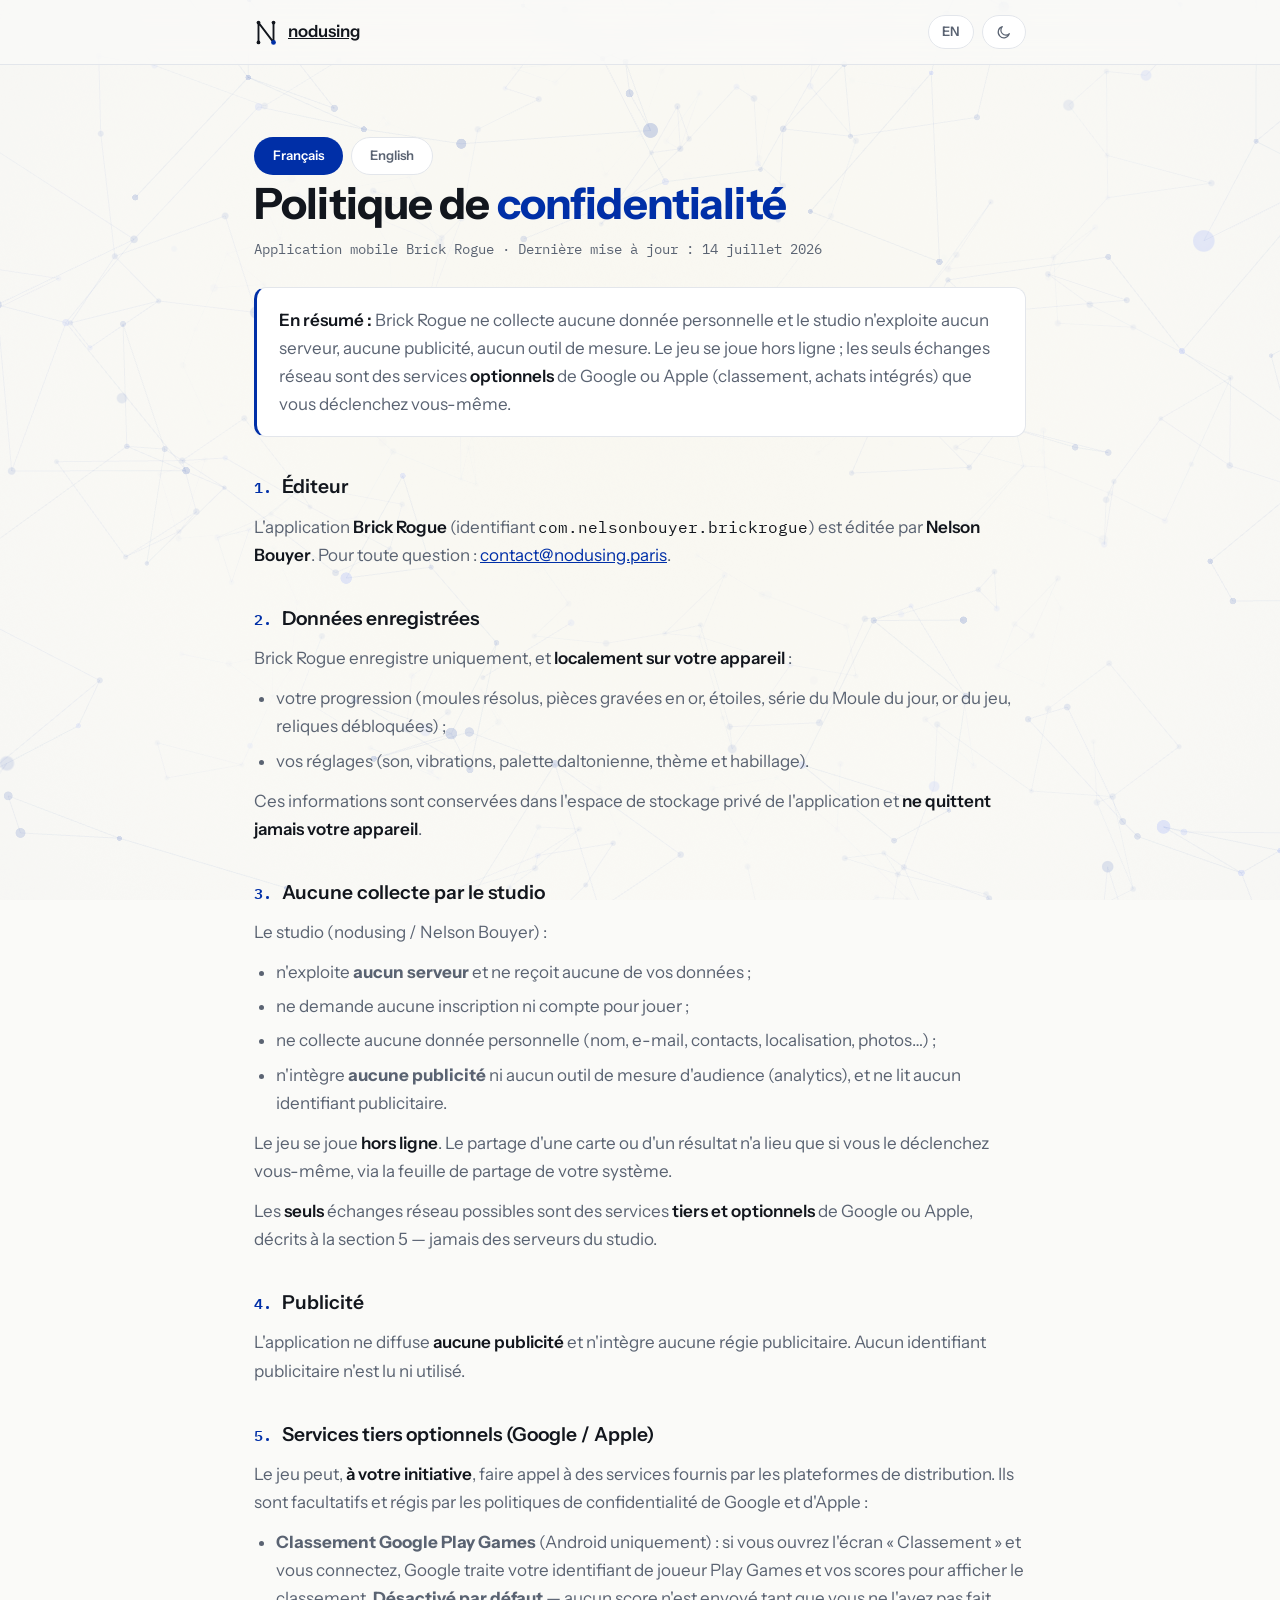
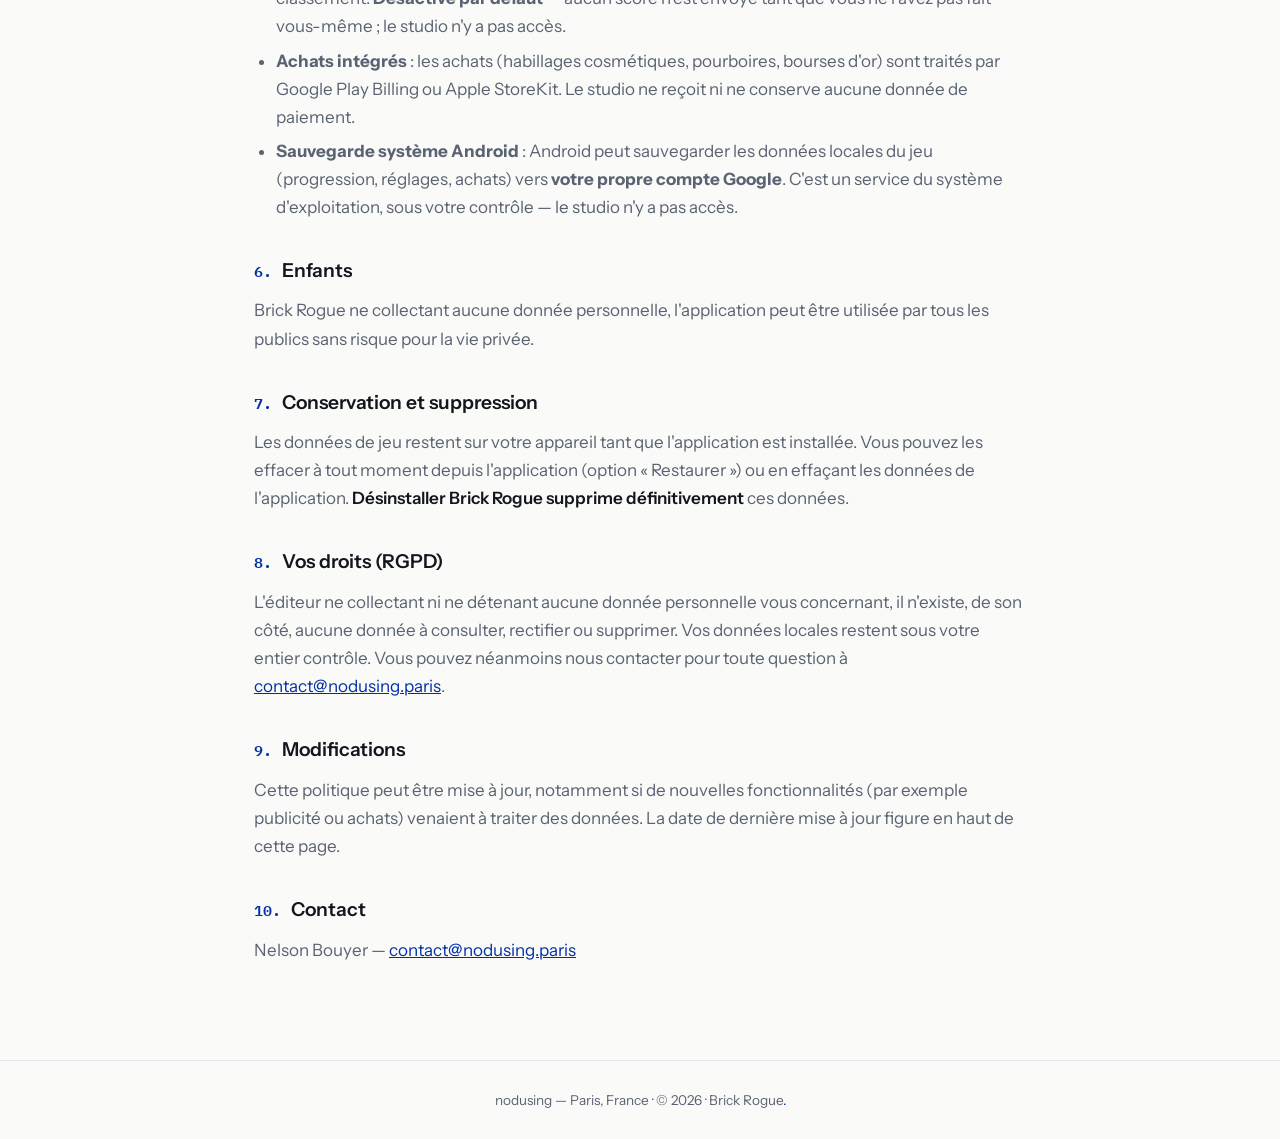
==== commit 3b7ad232: "Le site passe en 3D : monde WebGL, monogramme en relief, interface en profondeur - monde3d.js : un r" ====
--- a/brickrogue-confidentialite.html
+++ b/brickrogue-confidentialite.html
@@ -99,6 +99,7 @@
     footer .pt { color: var(--accent); }
     @media (max-width: 520px) { .brand span { display: none; } }
   </style>
+  <link rel="stylesheet" href="monde3d.css">
 </head>
 <body>
 
@@ -359,6 +360,7 @@
     <div class="container">nodusing — Paris, France · © <span id="year">2026</span> · Brick Rogue<span class="pt">.</span></div>
   </footer>
 
+  <script src="monde3d.js"></script>
   <script>
     (function () {
       var root = document.documentElement;
--- a/monde3d.css
+++ b/monde3d.css
@@ -0,0 +1,249 @@
+/* ════════════════════════════════════════════
+   NODUSING PARIS — la couche 3D
+   Chargée après styles.css, sur toutes les pages.
+
+   Tout est conditionné par des classes posées en JS sur <html> :
+     .gl-world  le fond WebGL tourne (monde3d.js)
+     .gl-logo   le monogramme 3D remplace le SVG (logo3d.js)
+     .ui-3d     l'interface réagit en 3D (monde3d.js)
+   Sans elles (pas de JS, pas de WebGL, mouvement réduit), aucune
+   règle de ce fichier ne s'applique.
+   ════════════════════════════════════════════ */
+
+/* ── Le monde : le canvas devient le fond de page ── */
+
+html.gl-world { background: var(--bg); }
+.gl-world body { background: transparent; }
+.gl-world .node-field { display: none; }   /* l'ancien champ 2D s'efface */
+
+/* en-tête collant de la page de confidentialité : verre dépoli */
+.gl-world body > header:not(.site-header) {
+  background: color-mix(in srgb, var(--bg) 72%, transparent);
+  -webkit-backdrop-filter: blur(12px);
+  backdrop-filter: blur(12px);
+}
+
+/* ── Le monogramme 3D (accueil) ── */
+
+.mono3d {
+  position: relative;
+  display: grid;
+  place-items: center;
+}
+.logo3d {
+  position: absolute;
+  left: 50%;
+  top: 50%;
+  width: 210%;
+  height: 150%;
+  transform: translate(-50%, -50%);
+  cursor: grab;
+  touch-action: pan-y;   /* le glissé horizontal fait tourner, le vertical défile */
+}
+.logo3d.dragging { cursor: grabbing; }
+.gl-logo .monogram { visibility: hidden; }   /* reste en place : il donne sa taille au canvas */
+
+/* le nom et PARIS s'inclinent avec le N, sur deux plans en avant.
+   L'épaisseur des lettres : une pile d'ombres portées dont le
+   décalage (--ex, --ey) suit l'inclinaison. */
+.gl-logo .hero-logo { perspective: 900px; }
+.gl-logo .wordmark,
+.gl-logo .paris {
+  --side: color-mix(in srgb, var(--fg) 42%, var(--bg));
+  transform: rotateX(var(--rx, 0deg)) rotateY(var(--ry, 0deg)) translateZ(var(--z, 0px));
+  will-change: transform;
+}
+.gl-logo .wordmark {
+  --z: 34px;
+  text-shadow:
+    calc(var(--ex, 0px) * 1) calc(var(--ey, 0px) * 1) 0 var(--side),
+    calc(var(--ex, 0px) * 2) calc(var(--ey, 0px) * 2) 0 var(--side),
+    calc(var(--ex, 0px) * 3) calc(var(--ey, 0px) * 3) 0 var(--side),
+    calc(var(--ex, 0px) * 4) calc(var(--ey, 0px) * 4) 0 var(--side),
+    calc(var(--ex, 0px) * 5) calc(var(--ey, 0px) * 5) 0 var(--side),
+    calc(var(--ex, 0px) * 6) calc(var(--ey, 0px) * 6) 0 var(--side),
+    calc(var(--ex, 0px) * 7) calc(var(--ey, 0px) * 7) 0 var(--side),
+    calc(var(--ex, 0px) * 8) calc(var(--ey, 0px) * 8) 0 var(--side),
+    calc(var(--ex, 0px) * 22) calc(var(--ey, 0px) * 22 + 14px) 26px color-mix(in srgb, var(--accent) 14%, transparent);
+}
+.gl-logo .paris { --z: 78px; }
+
+/* ── Bascule sous le curseur (.t3d posée par monde3d.js) ──
+   --crx/--cry : inclinaison du geste · --bry/--bz : orientation de
+   repos · --lift : soulèvement au survol · --gx/--gy : reflet. */
+
+.ui-3d .t3d {
+  transform: perspective(800px)
+             rotateX(var(--crx, 0deg))
+             rotateY(calc(var(--bry, 0deg) + var(--cry, 0deg)))
+             translate3d(0, var(--lift, 0px), var(--bz, 0px));
+  transition: transform 500ms var(--ease-out, ease-out),
+              border-color 250ms var(--ease-out, ease-out),
+              box-shadow 400ms var(--ease-out, ease-out),
+              background-color 350ms var(--ease-out, ease-out);
+}
+/* pendant le suivi du curseur, la bascule colle au geste */
+.ui-3d .t3d.tilting { transition-duration: 90ms, 250ms, 400ms, 350ms; transition-timing-function: linear, ease-out, ease-out, ease-out; }
+
+/* cartes : le contenu décolle, un reflet suit le curseur */
+.ui-3d .work-card.t3d,
+.ui-3d .brick-points li.t3d {
+  position: relative;
+  transform-style: preserve-3d;
+}
+.ui-3d .work-card:hover { --lift: -3px; }
+.ui-3d .work-icon  { transform: translateZ(26px); }
+.ui-3d .work-text  { transform: translateZ(14px); }
+.ui-3d .work-arrow { transform: translateZ(20px); }
+.ui-3d .work-card:hover .work-arrow { transform: translateZ(20px) translateX(4px); }
+.ui-3d .brick-points li > * { transform: translateZ(12px); }
+.ui-3d .brick-points li:hover { border-color: var(--accent); }
+
+.ui-3d .work-card.t3d::after,
+.ui-3d .brick-points li.t3d::after {
+  content: "";
+  position: absolute;
+  inset: 0;
+  border-radius: inherit;
+  background: radial-gradient(circle at var(--gx, 50%) var(--gy, 50%),
+              rgba(0, 47, 167, 0.13), rgba(0, 47, 167, 0) 62%);
+  opacity: 0;
+  transition: opacity 300ms var(--ease-out);
+  pointer-events: none;
+}
+[data-theme="dark"].ui-3d .work-card.t3d::after,
+[data-theme="dark"].ui-3d .brick-points li.t3d::after {
+  background: radial-gradient(circle at var(--gx, 50%) var(--gy, 50%),
+              rgba(255, 255, 255, 0.14), rgba(255, 255, 255, 0) 62%);
+}
+.ui-3d .t3d.tilting::after { opacity: 1; }
+
+/* accueil, écran large : les cartes regardent vers le logo. Le
+   panneau borne son défilement : on lui rend de la marge pour que
+   les coins des cartes inclinées ne soient pas rognés. */
+@media (min-width: 1101px) {
+  .ui-3d .works {
+    padding: 16px;
+    width: 282px;
+    right: calc(1.6rem - 16px);
+  }
+  .ui-3d .works .work-card { --bry: -9deg; }
+  .ui-3d .works .work-card:hover { --bry: 0deg; }
+}
+
+/* captures Brick Rogue : un mur courbe (angles posés en JS),
+   chaque capture vient de face et en avant au survol */
+.ui-3d .shot img.t3d {
+  box-shadow: 0 24px 50px -22px rgba(0, 47, 167, 0.35), 0 6px 24px rgba(0, 0, 0, 0.06);
+}
+@media (hover: hover) {
+  .ui-3d .shot img.t3d:hover {
+    --bry: 0deg !important;
+    --bz: 44px !important;
+    box-shadow: 0 40px 70px -24px rgba(0, 47, 167, 0.5), 0 6px 24px rgba(0, 0, 0, 0.08);
+  }
+}
+[data-theme="dark"].ui-3d .shot img.t3d {
+  box-shadow: 0 24px 60px -20px rgba(91, 124, 255, 0.35);
+}
+/* le rail mobile rogne ce qui dépasse : on laisse de l'air aux captures inclinées */
+.ui-3d .shots { padding-top: 1.2rem; padding-bottom: 2rem; }
+
+.ui-3d .app-icon.t3d { box-shadow: 0 18px 36px -14px rgba(0, 47, 167, 0.45); }
+
+/* ── Boutons : une vraie épaisseur, qui s'enfonce au clic ── */
+
+.ui-3d .btn:not(.btn-ghost) {
+  --edge: color-mix(in srgb, var(--accent) 60%, #000);
+  transform: translateY(-2px);
+  box-shadow: 0 5px 0 var(--edge),
+              0 16px 30px -10px color-mix(in srgb, var(--accent) 55%, transparent);
+  transition: transform 180ms var(--ease-out), box-shadow 180ms var(--ease-out);
+}
+.ui-3d .btn:not(.btn-ghost):hover {
+  transform: translateY(-4px);
+  box-shadow: 0 7px 0 var(--edge),
+              0 22px 36px -10px color-mix(in srgb, var(--accent) 60%, transparent);
+}
+.ui-3d .btn:not(.btn-ghost):active {
+  transform: translateY(3px);
+  box-shadow: 0 0 0 var(--edge),
+              0 6px 14px -8px color-mix(in srgb, var(--accent) 55%, transparent);
+  transition-duration: 60ms;
+}
+
+/* ── Formulaire de contact : une plaque de verre qui flotte ── */
+
+.ui-3d #contactForm {
+  background: color-mix(in srgb, var(--surface) 70%, transparent);
+  -webkit-backdrop-filter: blur(14px) saturate(1.2);
+  backdrop-filter: blur(14px) saturate(1.2);
+  border: 1px solid var(--hairline);
+  border-radius: 20px;
+  padding: clamp(1.3rem, 4vw, 2.2rem);
+  box-shadow: 0 36px 80px -30px rgba(0, 47, 167, 0.35),
+              0 1px 0 rgba(255, 255, 255, 0.5) inset;
+  transform: perspective(1100px) rotateX(var(--srx, 0deg)) rotateY(var(--sry, 0deg));
+}
+[data-theme="dark"].ui-3d #contactForm {
+  box-shadow: 0 36px 90px -30px rgba(0, 0, 0, 0.8),
+              0 1px 0 rgba(255, 255, 255, 0.07) inset;
+}
+
+/* ── Plateau du jeu : incliné au repos, à plat dès qu'on y joue ──
+   (souris seulement : au doigt il reste à plat, le geste doit tomber juste) */
+
+@media (hover: hover) {
+  .ui-3d .game-stage { perspective: 1100px; }
+  .ui-3d #gameCanvas {
+    transform: rotateX(13deg) scale(0.97);
+    transform-origin: 50% 100%;
+    box-shadow: 0 50px 70px -40px rgba(0, 47, 167, 0.5);
+    transition: transform 450ms var(--ease-out), box-shadow 450ms var(--ease-out),
+                background-color 350ms var(--ease-out);
+  }
+  .ui-3d .game-stage:hover #gameCanvas {
+    transform: none;
+    box-shadow: 0 18px 40px -26px rgba(0, 47, 167, 0.35);
+  }
+}
+/* le panneau de victoire bascule en place */
+.ui-3d .win-panel { animation-name: panelFlip; animation-duration: 0.7s; }
+@keyframes panelFlip {
+  from { opacity: 0; transform: translate(-50%, -50%) perspective(700px) rotateX(-70deg) scale(0.9); }
+  to   { opacity: 1; transform: translate(-50%, -50%) perspective(700px) rotateX(0deg) scale(1); }
+}
+
+/* ── Les contenus sortent de la profondeur (.rise posée en JS) ──
+   Déclaré après .t3d : tant qu'un élément attend ou arrive, cette
+   règle l'emporte ; monde3d.js retire les classes une fois posé. */
+
+.ui-3d .rise {
+  opacity: 0;
+  transform: perspective(1000px) translate3d(0, 46px, -170px) rotateX(-16deg);
+  transform-origin: 50% 100%;
+  transition: none;
+}
+.ui-3d .rise.in {
+  opacity: 1;
+  transform: perspective(1000px) translate3d(0, 0, 0) rotateX(0deg);
+  transition: opacity 700ms ease-out, transform 900ms cubic-bezier(0.22, 1, 0.36, 1);
+}
+
+/* ── Sortie de page : tout part vers l'avant pendant la plongée ── */
+
+.ui-3d.leaving .hero-logo,
+.ui-3d.leaving .hero-after,
+.ui-3d.leaving main > section:not(.hero),
+.ui-3d.leaving main > .container,
+.ui-3d.leaving body > header,
+.ui-3d.leaving body > footer {
+  opacity: 0 !important;
+  transform: perspective(900px) translateZ(240px) !important;
+  transition: opacity 380ms ease-in, transform 430ms cubic-bezier(0.5, 0, 0.9, 0.4) !important;
+}
+/* le panneau des réalisations est en position fixe : on ne touche qu'à son opacité */
+.ui-3d.leaving .works {
+  opacity: 0 !important;
+  transition: opacity 300ms ease-in !important;
+}
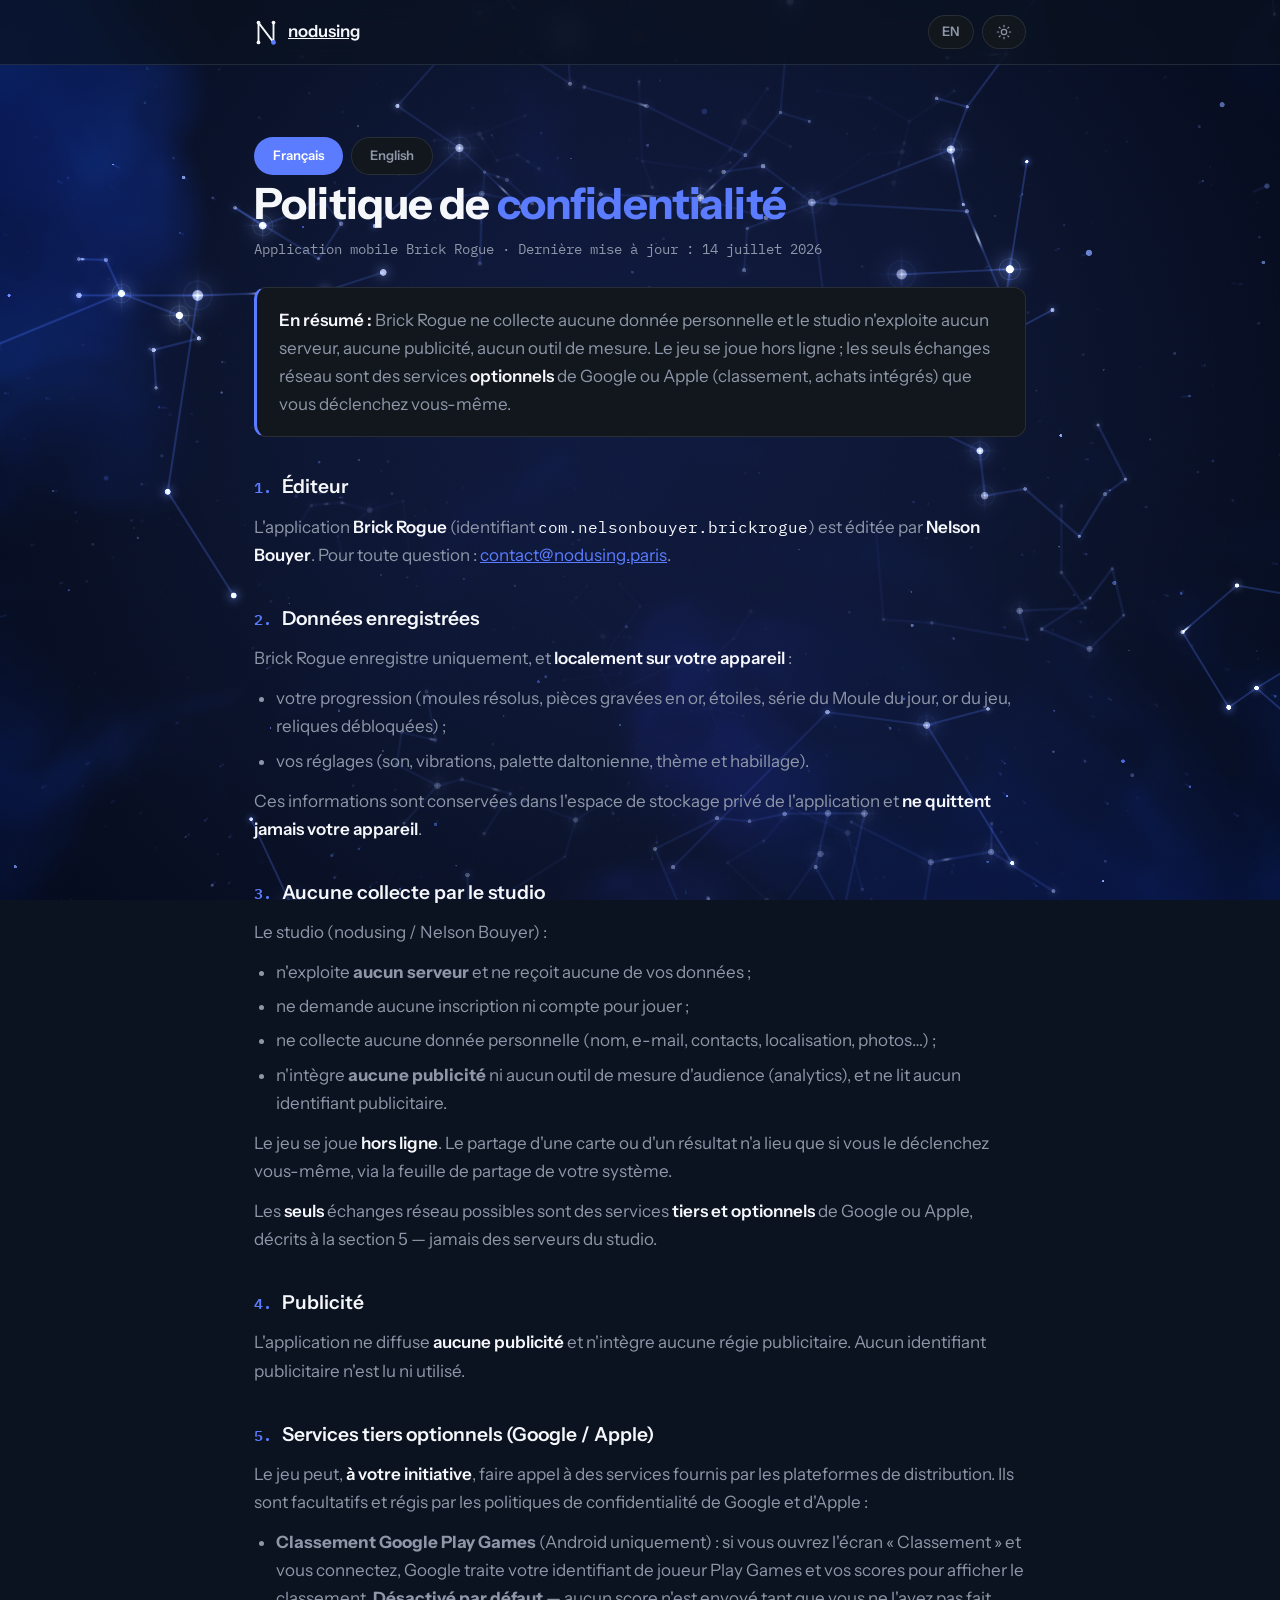
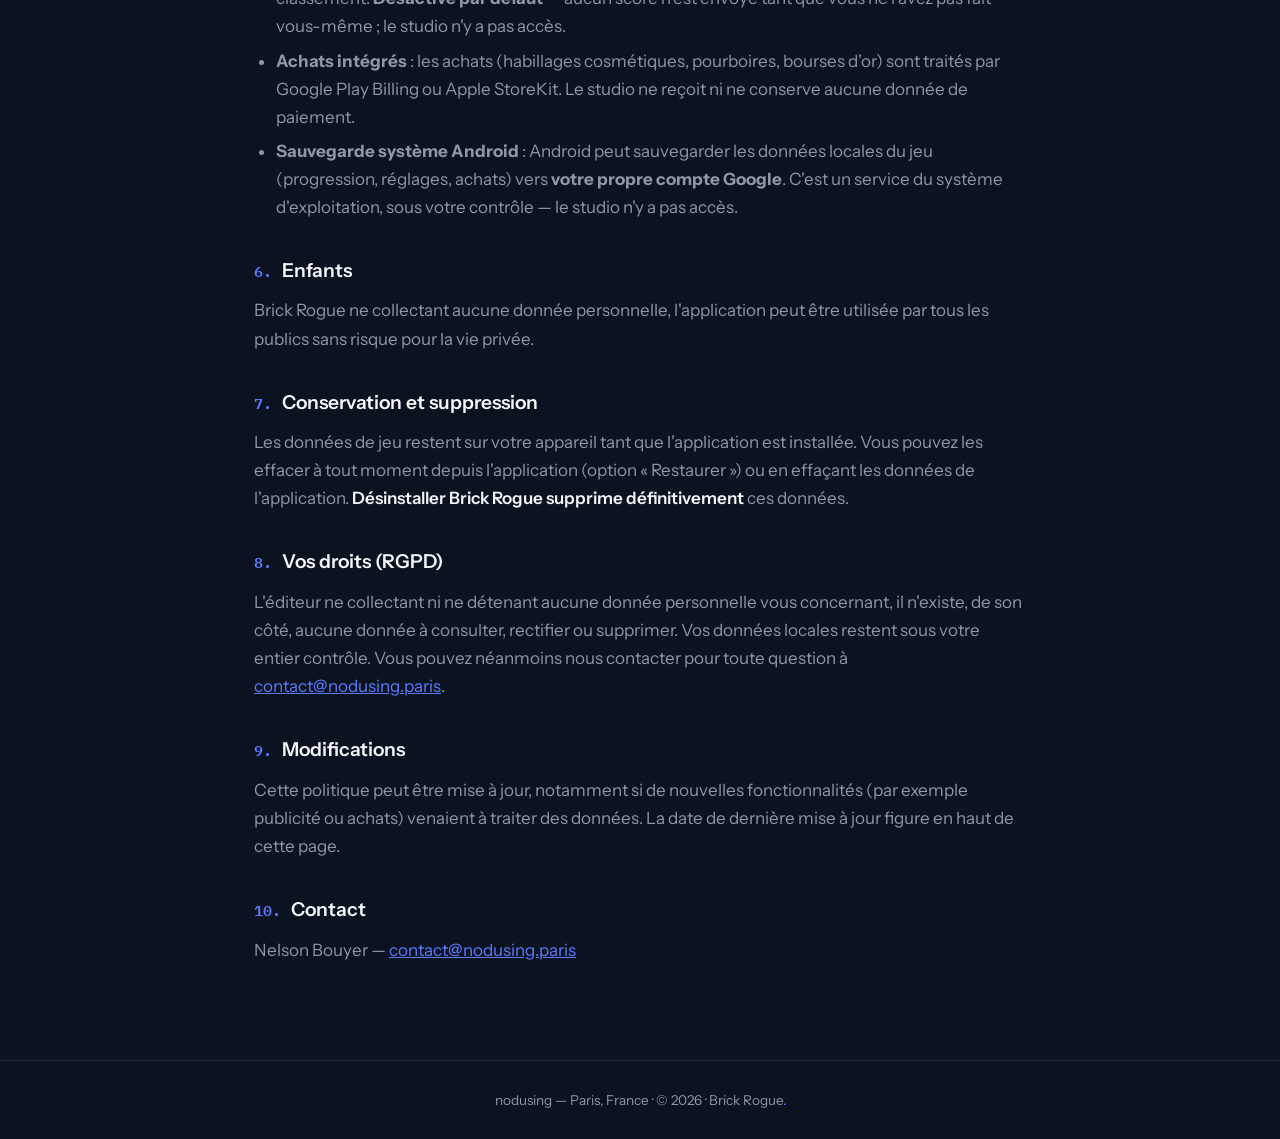
==== commit c38cb98f: "Un voyage dans l'espace, le logo pour astre central Le voyage (monde3d.js) - le site s'ouvre de nuit" ====
--- a/brickrogue-confidentialite.html
+++ b/brickrogue-confidentialite.html
@@ -10,7 +10,7 @@
   <link rel="preconnect" href="https://fonts.googleapis.com">
   <link rel="preconnect" href="https://fonts.gstatic.com" crossorigin>
   <link href="https://fonts.googleapis.com/css2?family=Instrument+Sans:wght@400;500;600;700&family=IBM+Plex+Mono:wght@400;500&display=swap" rel="stylesheet">
-  <script>try{document.documentElement.dataset.theme=localStorage.getItem('theme')||'light'}catch(e){}</script>
+  <script>try{document.documentElement.dataset.theme=localStorage.getItem('ambiance')||'dark'}catch(e){}</script>
   <style>
     :root {
       --bg: #FAFAF8; --surface: #FFFFFF; --fg: #12161D; --grey: #5A6372;
@@ -385,7 +385,7 @@
       document.getElementById('themeToggle').addEventListener('click', function () {
         var next = root.getAttribute('data-theme') === 'dark' ? 'light' : 'dark';
         root.setAttribute('data-theme', next);
-        try { localStorage.setItem('theme', next); } catch (e) {}
+        try { localStorage.setItem('ambiance', next); } catch (e) {}
       });
     })();
   </script>
--- a/monde3d.css
+++ b/monde3d.css
@@ -42,6 +42,8 @@
 }
 .logo3d.dragging { cursor: grabbing; }
 .gl-logo .monogram { visibility: hidden; }   /* reste en place : il donne sa taille au canvas */
+/* le logo est le point de mire du voyage : on le veut grand */
+.gl-logo .monogram { width: clamp(210px, 38vh, 440px); }
 
 /* le nom et PARIS s'inclinent avec le N, sur deux plans en avant.
    L'épaisseur des lettres : une pile d'ombres portées dont le
@@ -49,7 +51,8 @@
 .gl-logo .hero-logo { perspective: 900px; }
 .gl-logo .wordmark,
 .gl-logo .paris {
-  --side: color-mix(in srgb, var(--fg) 42%, var(--bg));
+  /* la tranche des lettres tire vers le bleu, comme celle du monogramme */
+  --side: color-mix(in srgb, var(--accent) 62%, var(--fg));
   transform: rotateX(var(--rx, 0deg)) rotateY(var(--ry, 0deg)) translateZ(var(--z, 0px));
   will-change: transform;
 }
@@ -64,7 +67,7 @@
     calc(var(--ex, 0px) * 6) calc(var(--ey, 0px) * 6) 0 var(--side),
     calc(var(--ex, 0px) * 7) calc(var(--ey, 0px) * 7) 0 var(--side),
     calc(var(--ex, 0px) * 8) calc(var(--ey, 0px) * 8) 0 var(--side),
-    calc(var(--ex, 0px) * 22) calc(var(--ey, 0px) * 22 + 14px) 26px color-mix(in srgb, var(--accent) 14%, transparent);
+    calc(var(--ex, 0px) * 14) calc(var(--ey, 0px) * 14 + 16px) 24px rgba(4, 8, 20, 0.22);
 }
 .gl-logo .paris { --z: 78px; }
 
@@ -117,6 +120,23 @@
               rgba(255, 255, 255, 0.14), rgba(255, 255, 255, 0) 62%);
 }
 .ui-3d .t3d.tilting::after { opacity: 1; }
+
+/* l'ombre portée suit la bascule (--shx/--shy posés en JS) */
+.ui-3d .work-card.t3d.tilting,
+.ui-3d .brick-points li.t3d.tilting {
+  box-shadow: var(--shx, 0px) var(--shy, 16px) 38px -12px rgba(0, 47, 167, 0.34);
+}
+[data-theme="dark"].ui-3d .work-card.t3d.tilting,
+[data-theme="dark"].ui-3d .brick-points li.t3d.tilting {
+  box-shadow: var(--shx, 0px) var(--shy, 16px) 44px -12px rgba(0, 0, 0, 0.7),
+              0 0 0 1px rgba(91, 124, 255, 0.25);
+}
+
+/* les surfaces laissent deviner le ciel derrière elles */
+.gl-world .work-card,
+.gl-world .brick-points li {
+  background: color-mix(in srgb, var(--surface) 86%, transparent);
+}
 
 /* accueil, écran large : les cartes regardent vers le logo. Le
    panneau borne son défilement : on lui rend de la marge pour que
@@ -230,6 +250,51 @@
   transition: opacity 700ms ease-out, transform 900ms cubic-bezier(0.22, 1, 0.36, 1);
 }
 
+/* ── Le curseur-nœud (posé par monde3d.js, souris seulement) ── */
+
+.cursor-node {
+  position: fixed;
+  left: 0;
+  top: 0;
+  z-index: 300;
+  pointer-events: none;
+  opacity: 0;
+  transition: opacity 300ms ease-out;
+}
+.cursor-node::before {
+  content: "";
+  position: absolute;
+  width: 30px;
+  height: 30px;
+  margin: -15px 0 0 -15px;
+  border: 1px solid var(--accent);
+  border-radius: 50%;
+  opacity: 0.55;
+  transition: transform 300ms var(--ease-out, ease-out), opacity 300ms ease-out,
+              background-color 300ms ease-out;
+}
+.cursor-node.on { opacity: 1; }
+.cursor-node.over::before {
+  transform: scale(1.7);
+  opacity: 0.9;
+  background: color-mix(in srgb, var(--accent) 7%, transparent);
+}
+.cursor-node.typing::before { transform: scale(0.3); opacity: 0; }   /* on n'encombre pas la saisie */
+.ui-3d.leaving .cursor-node { opacity: 0; }
+
+/* ── Les petits logos : l'étoile accent scintille ── */
+
+.ui-3d .themed-logo circle:last-of-type,
+.ui-3d .mono-accent {
+  transform-box: fill-box;
+  transform-origin: center;
+  animation: starPulse 3.4s ease-in-out infinite;
+}
+@keyframes starPulse {
+  0%, 100% { transform: scale(1); }
+  50%      { transform: scale(1.22); }
+}
+
 /* ── Sortie de page : tout part vers l'avant pendant la plongée ── */
 
 .ui-3d.leaving .hero-logo,
